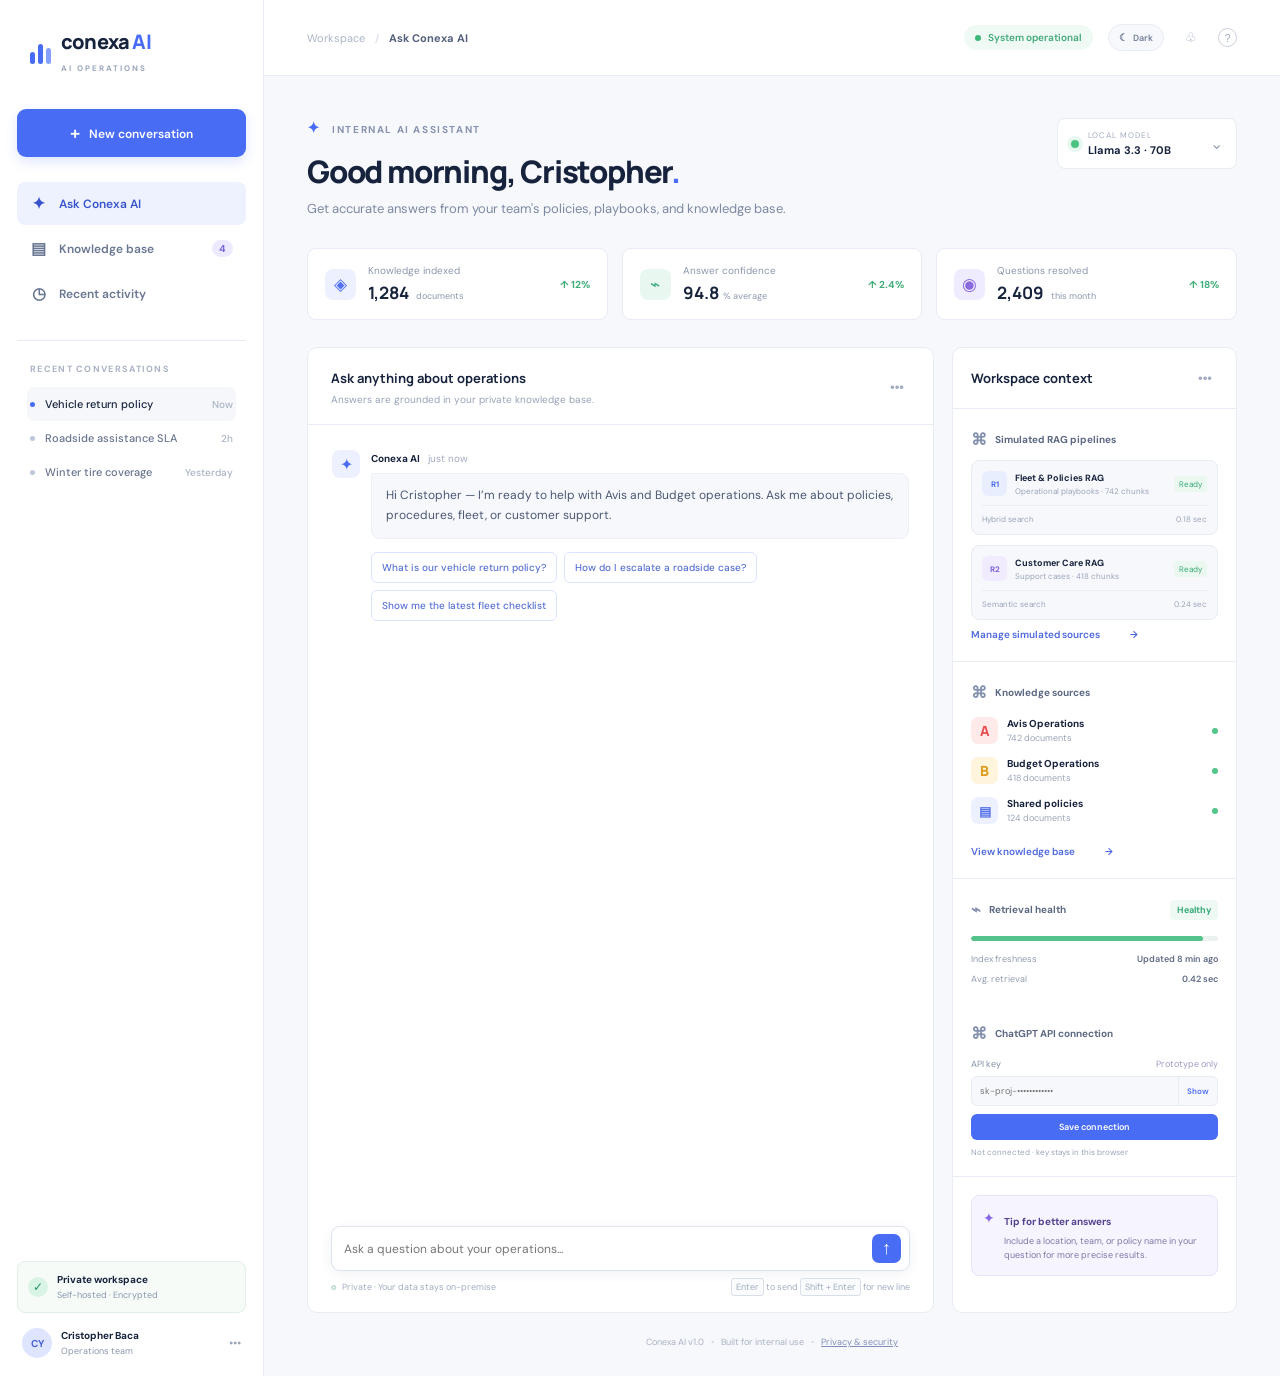
==== src/index.html @ 1d00be1f "AlphaV" ====
<!doctype html>
<html lang="en">
  <head>
    <meta charset="UTF-8" />
    <meta name="viewport" content="width=device-width, initial-scale=1.0" />
    <title>Conexa AI — Avis / Budget workspace</title>
    <link rel="preconnect" href="https://fonts.googleapis.com" />
    <link rel="preconnect" href="https://fonts.gstatic.com" crossorigin />
    <link href="https://fonts.googleapis.com/css2?family=DM+Sans:wght@400;500;600;700&family=Manrope:wght@600;700;800&display=swap" rel="stylesheet" />
    <link rel="stylesheet" href="styles.css" />
  </head>
  <body>
    <div class="app-shell">
      <aside class="sidebar">
        <div class="brand">
          <div class="brand-mark"><span></span><span></span><span></span></div>
          <div><strong>conexa<span> AI</span></strong><small>AI OPERATIONS</small></div>
        </div>

        <button class="new-chat" id="newChat"><span>+</span> New conversation</button>

        <nav class="nav-list" aria-label="Main navigation">
          <a class="nav-item active" href="#"><span class="nav-icon">✦</span> Ask Conexa AI</a>
          <a class="nav-item" href="#"><span class="nav-icon">▤</span> Knowledge base <b>4</b></a>
          <a class="nav-item" href="#"><span class="nav-icon">◷</span> Recent activity</a>
        </nav>

        <div class="sidebar-section">
          <label>Recent conversations</label>
          <button class="history-item selected"><span class="history-dot"></span><span>Vehicle return policy</span><time>Now</time></button>
          <button class="history-item"><span class="history-dot"></span><span>Roadside assistance SLA</span><time>2h</time></button>
          <button class="history-item"><span class="history-dot"></span><span>Winter tire coverage</span><time>Yesterday</time></button>
        </div>

        <div class="sidebar-footer">
          <div class="security-badge"><span>✓</span><div><strong>Private workspace</strong><small>Self-hosted · Encrypted</small></div></div>
          <div class="user-profile"><div class="avatar">CY</div><div><strong>Cristopher Baca</strong><small>Operations team</small></div><span class="more">•••</span></div>
        </div>
      </aside>

      <main class="main-content">
        <header class="topbar">
          <div class="breadcrumbs"><span>Workspace</span><i>/</i><strong>Ask Conexa AI</strong></div>
          <div class="top-actions"><span class="live-pill"><span></span> System operational</span><button class="theme-toggle" id="themeToggle" aria-label="Switch to dark theme">☾ <span>Dark</span></button><button class="icon-button" aria-label="Notifications">♧</button><button class="help-button">?</button></div>
        </header>

        <div class="content-scroll">
          <section class="hero">
            <div>
              <div class="eyebrow"><span class="spark">✦</span> INTERNAL AI ASSISTANT</div>
              <h1>Good morning, Cristopher<span>.</span></h1>
              <p>Get accurate answers from your team's policies, playbooks, and knowledge base.</p>
            </div>
            <div class="model-chip"><span class="pulse"></span><div><small>LOCAL MODEL</small><strong>Llama 3.3 · 70B</strong></div><span class="chevron">⌄</span></div>
          </section>

          <section class="stats-row">
            <div class="stat-card"><div class="stat-icon blue">◈</div><div><small>Knowledge indexed</small><strong>1,284 <em>documents</em></strong></div><span class="stat-change">↑ 12%</span></div>
            <div class="stat-card"><div class="stat-icon green">⌁</div><div><small>Answer confidence</small><strong>94.8<em>% average</em></strong></div><span class="stat-change">↑ 2.4%</span></div>
            <div class="stat-card"><div class="stat-icon violet">◉</div><div><small>Questions resolved</small><strong>2,409 <em>this month</em></strong></div><span class="stat-change">↑ 18%</span></div>
          </section>

          <section class="workspace-grid">
            <div class="chat-panel">
              <div class="panel-heading"><div><h2>Ask anything about operations</h2><p>Answers are grounded in your private knowledge base.</p></div><button class="dots">•••</button></div>
              <div class="conversation" id="conversation">
                <div class="message assistant">
                  <div class="message-avatar">✦</div>
                  <div><div class="message-meta"><strong>Conexa AI</strong><span>just now</span></div><div class="message-bubble">Hi Cristopher — I’m ready to help with Avis and Budget operations. Ask me about policies, procedures, fleet, or customer support.</div><div class="suggestions"><button class="suggestion">What is our vehicle return policy?</button><button class="suggestion">How do I escalate a roadside case?</button><button class="suggestion">Show me the latest fleet checklist</button></div></div>
                </div>
              </div>
              <div class="composer-wrap">
                <div class="composer"><textarea id="prompt" rows="1" placeholder="Ask a question about your operations..."></textarea><button id="sendButton" class="send-button" aria-label="Send message">↑</button></div>
                <div class="composer-meta"><span><span class="lock">⌾</span> Private · Your data stays on-premise</span><span><kbd>Enter</kbd> to send <kbd>Shift + Enter</kbd> for new line</span></div>
              </div>
            </div>

            <aside class="context-panel">
              <div class="context-header"><h2>Workspace context</h2><button class="dots">•••</button></div>
              <div class="context-block"><div class="context-label"><span class="label-icon">⌘</span> Simulated RAG pipelines</div><div class="rag-card"><div class="rag-title"><span class="rag-icon blue-rag">R1</span><div><strong>Fleet &amp; Policies RAG</strong><small>Operational playbooks · 742 chunks</small></div><span class="rag-status">Ready</span></div><div class="rag-meta"><span>Hybrid search</span><span>0.18 sec</span></div></div><div class="rag-card"><div class="rag-title"><span class="rag-icon violet-rag">R2</span><div><strong>Customer Care RAG</strong><small>Support cases · 418 chunks</small></div><span class="rag-status">Ready</span></div><div class="rag-meta"><span>Semantic search</span><span>0.24 sec</span></div></div><button class="view-all">Manage simulated sources <span>→</span></button></div>
              <div class="context-block"><div class="context-label"><span class="label-icon">⌘</span> Knowledge sources</div><div class="source-list"><div class="source"><span class="source-logo avis">A</span><div><strong>Avis Operations</strong><small>742 documents</small></div><span class="source-status"></span></div><div class="source"><span class="source-logo budget">B</span><div><strong>Budget Operations</strong><small>418 documents</small></div><span class="source-status"></span></div><div class="source"><span class="source-logo policy">▤</span><div><strong>Shared policies</strong><small>124 documents</small></div><span class="source-status"></span></div></div><button class="view-all">View knowledge base <span>→</span></button></div>
              <div class="context-block health"><div class="context-label"><span class="label-icon">⌁</span> Retrieval health <span class="healthy">Healthy</span></div><div class="health-meter"><span></span></div><div class="health-values"><span>Index freshness</span><strong>Updated 8 min ago</strong></div><div class="health-values"><span>Avg. retrieval</span><strong>0.42 sec</strong></div></div>
              <div class="context-block api-block"><div class="context-label"><span class="label-icon">⌘</span> ChatGPT API connection</div><label class="api-label" for="apiKey">API key <span>Prototype only</span></label><div class="api-input"><input id="apiKey" type="password" placeholder="sk-proj-••••••••••••" autocomplete="off" /><button id="toggleKey" type="button" aria-label="Show API key">Show</button></div><button class="save-api" id="saveApi">Save connection</button><small class="api-note" id="apiStatus">Not connected · key stays in this browser</small></div>
              <div class="tip-card"><span class="tip-spark">✦</span><div><strong>Tip for better answers</strong><p>Include a location, team, or policy name in your question for more precise results.</p></div></div>
            </aside>
          </section>
          <footer>Conexa AI v1.0 <span>•</span> Built for internal use <span>•</span> <a href="#">Privacy & security</a></footer>
        </div>
      </main>
    </div>
    <script src="app.js"></script>
  </body>
</html>
---- src/styles.css ----
:root{--ink:#17233d;--muted:#74809b;--line:#e8ecf4;--blue:#496cf4;--bg:#f7f8fc;--violet:#7b62da;font-family:"DM Sans",sans-serif;color:var(--ink)}*{box-sizing:border-box}body{margin:0;background:var(--bg);min-height:100vh}.app-shell{display:flex;min-height:100vh}.sidebar{width:264px;background:#fff;border-right:1px solid var(--line);padding:28px 17px 18px;display:flex;flex-direction:column}.brand{display:flex;align-items:center;gap:10px;padding:0 13px 33px}.brand strong{display:block;font:800 20px Manrope,sans-serif;letter-spacing:-.8px}.brand strong span{color:var(--blue)}.brand small{font-size:8px;color:#9ba5ba;letter-spacing:2px;font-weight:700}.brand-mark{display:flex;align-items:flex-end;gap:3px;height:24px}.brand-mark span{width:5px;border-radius:6px;background:var(--blue);display:block}.brand-mark span:first-child{height:12px}.brand-mark span:nth-child(2){height:20px}.brand-mark span:last-child{height:16px;background:#85a0ff}.new-chat{width:100%;border:0;border-radius:9px;background:var(--blue);color:#fff;padding:12px;font:600 12px "DM Sans";cursor:pointer;box-shadow:0 5px 12px #496cf42b}.new-chat span{font-size:18px;vertical-align:-1px;margin-right:6px}.nav-list{padding:23px 0;border-bottom:1px solid var(--line)}.nav-item{display:flex;align-items:center;gap:12px;text-decoration:none;color:#697692;padding:11px 13px;border-radius:8px;font-size:12px;font-weight:600;margin:2px 0}.nav-item.active{background:#eef2ff;color:#3854cd}.nav-icon{font-size:16px;width:17px;text-align:center}.nav-item b{margin-left:auto;border-radius:10px;background:#edeaff;color:#7b62da;padding:2px 7px;font-size:10px}.sidebar-section{padding:22px 10px}.sidebar-section label{display:block;text-transform:uppercase;font-size:9px;font-weight:700;letter-spacing:1.3px;color:#aab2c3;margin:0 3px 12px}.history-item{width:100%;display:flex;align-items:center;border:0;background:transparent;text-align:left;color:#68748e;padding:10px 3px;border-radius:7px;font:500 11px "DM Sans";cursor:pointer}.history-item.selected{background:#f6f7fb;color:var(--ink)}.history-dot{width:5px;height:5px;border-radius:50%;background:#bec7da;margin-right:10px}.history-item.selected .history-dot{background:var(--blue)}.history-item time{margin-left:auto;color:#aab3c4;font-size:10px}.sidebar-footer{margin-top:auto}.security-badge{display:flex;gap:9px;align-items:center;border:1px solid #e2eee8;background:#f6fbf8;border-radius:8px;padding:11px 10px;margin-bottom:15px}.security-badge>span{background:#d9f4e5;color:#249460;border-radius:50%;width:20px;height:20px;text-align:center;padding-top:2px;font-size:12px}.security-badge strong,.security-badge small,.user-profile strong,.user-profile small{display:block}.security-badge strong{font-size:10px}.security-badge small,.user-profile small{font-size:9px;color:#8c97ad;margin-top:3px}.user-profile{display:flex;align-items:center;gap:9px;padding:0 5px}.avatar{width:30px;height:30px;border-radius:50%;background:#dfe5ff;color:#4762d1;display:grid;place-items:center;font-size:10px;font-weight:700}.user-profile strong{font-size:10px}.more{margin-left:auto;color:#9ba5b9;font-size:12px}.main-content{flex:1;min-width:0}.topbar{height:76px;background:#fff;border-bottom:1px solid var(--line);display:flex;align-items:center;justify-content:space-between;padding:0 43px}.breadcrumbs{font-size:11px;color:#abb4c6}.breadcrumbs i{font-style:normal;padding:0 10px;color:#d1d6e1}.breadcrumbs strong{color:#55617c}.top-actions{display:flex;align-items:center;gap:15px}.live-pill{color:#43a979;background:#effaf4;border-radius:20px;padding:6px 11px;font-size:10px;font-weight:600}.live-pill span{display:inline-block;width:6px;height:6px;border-radius:50%;background:#39bb77;margin-right:5px}.icon-button,.help-button,.dots{border:0;background:none;color:#a2abc0;cursor:pointer}.help-button{border:1px solid #cbd1de;border-radius:50%;width:19px;height:19px;padding:0;font-size:11px}.content-scroll{max-width:1260px;margin:auto;padding:42px 43px 28px}.hero{display:flex;justify-content:space-between;align-items:flex-start;margin-bottom:31px}.eyebrow{font-size:10px;letter-spacing:1.6px;color:#8793ae;font-weight:700;margin-bottom:12px}.spark{color:var(--blue);font-size:15px;margin-right:7px}h1{font:800 31px Manrope,sans-serif;letter-spacing:-1.2px;margin:0 0 8px}h1 span{color:var(--blue)}.hero p{margin:0;color:#7d89a1;font-size:13px}.model-chip{display:flex;align-items:center;gap:9px;padding:11px 13px;border:1px solid var(--line);border-radius:8px;background:#fff;min-width:180px}.model-chip small{display:block;font-size:8px;color:#a2abc0;letter-spacing:1px}.model-chip strong{display:block;font-size:11px;margin-top:3px}.pulse{width:8px;height:8px;border-radius:50%;background:#4bc481;box-shadow:0 0 0 4px #e7f8ee}.chevron{margin-left:auto;color:#9ba6ba}.stats-row{display:grid;grid-template-columns:repeat(3,1fr);gap:14px;margin-bottom:27px}.stat-card{background:#fff;border:1px solid var(--line);border-radius:9px;padding:15px 17px;display:flex;align-items:center;gap:12px}.stat-icon{width:31px;height:31px;border-radius:8px;display:grid;place-items:center;font-size:17px}.stat-icon.blue{color:#5171ee;background:#edf1ff}.stat-icon.green{color:#35a878;background:#e8f8f0}.stat-icon.violet{color:#8a6bdf;background:#f0ecff}.stat-card small{display:block;color:#8c97ad;font-size:10px}.stat-card strong{font:700 17px Manrope,sans-serif;display:block;margin-top:4px}.stat-card em{font:500 9px "DM Sans";color:#9ba5b7;font-style:normal;margin-left:4px}.stat-change{margin-left:auto;color:#40ad78;font-size:10px;font-weight:700}.workspace-grid{display:grid;grid-template-columns:minmax(0,1fr) 285px;gap:18px}.chat-panel,.context-panel{background:#fff;border:1px solid var(--line);border-radius:10px}.chat-panel{min-height:560px;display:flex;flex-direction:column}.panel-heading,.context-header{display:flex;justify-content:space-between;padding:21px 23px 18px;border-bottom:1px solid var(--line)}h2{font:700 13px Manrope,sans-serif;margin:0}.panel-heading p{color:#98a2b7;margin:6px 0 0;font-size:10px}.conversation{padding:25px 24px;flex:1}.message{display:flex;gap:11px;max-width:680px}.message-avatar{width:28px;height:28px;border-radius:8px;background:#edf1ff;color:#4c6bed;display:grid;place-items:center;flex:0 0 auto}.message-meta{font-size:10px;margin:2px 0 8px}.message-meta strong{margin-right:8px}.message-meta span{color:#a2abc0}.message-bubble{font-size:12px;line-height:1.65;background:#f7f8fc;border:1px solid #edf0f6;color:#4c5872;padding:12px 14px;border-radius:0 9px 9px 9px}.suggestions{display:flex;flex-wrap:wrap;gap:7px;margin-top:13px}.suggestion{font:500 10px "DM Sans";color:#5770d4;background:#fff;border:1px solid #dce3ff;border-radius:6px;padding:8px 10px;cursor:pointer}.suggestion:hover{background:#f3f5ff}.composer-wrap{padding:0 23px 19px}.composer{border:1px solid #dce2ef;border-radius:9px;display:flex;align-items:flex-end;padding:7px 8px 7px 12px;box-shadow:0 3px 12px #1a2c5910}.composer textarea{resize:none;border:0;outline:0;flex:1;font:12px "DM Sans";color:var(--ink);padding:6px 0}.send-button{width:29px;height:29px;border:0;border-radius:7px;background:var(--blue);color:white;font-size:18px;cursor:pointer}.composer-meta{display:flex;justify-content:space-between;color:#a2acc0;font-size:9px;margin-top:10px}.lock{color:#65ad88;margin-right:4px}.composer-meta kbd{font:9px "DM Sans";border:1px solid #d8deea;background:#fafbfc;border-radius:3px;padding:2px 4px}.context-panel{padding-bottom:18px}.context-header{padding:21px 18px}.context-block{padding:20px 18px 18px;border-bottom:1px solid var(--line)}.context-label{color:#5d6983;font-size:10px;font-weight:700;display:flex;align-items:center;gap:8px}.label-icon{color:#8390ae;font-size:16px}.source-list{margin-top:14px}.source{display:flex;align-items:center;gap:9px;margin:13px 0}.source-logo{display:grid;place-items:center;width:27px;height:27px;border-radius:7px;font:800 14px Manrope}.source-logo.avis{background:#ffeaea;color:#e55054}.source-logo.budget{background:#fff4dc;color:#dc9c20}.source-logo.policy{background:#edf1ff;color:#5470e7;font-size:13px}.source strong,.source small{display:block}.source strong{font-size:10px}.source small{color:#9aa4b8;font-size:9px;margin-top:2px}.source-status{margin-left:auto;width:6px;height:6px;border-radius:50%;background:#51c68b}.view-all{border:0;background:none;color:#4d68dc;font:600 10px "DM Sans";padding:8px 0 0;cursor:pointer}.view-all span{margin-left:28px}.health{border:0}.healthy{color:#37ab79;background:#eff9f3;padding:4px 7px;border-radius:4px;font-size:9px;margin-left:auto}.health-meter{height:5px;border-radius:9px;background:#eaf1ee;margin:16px 0 12px;overflow:hidden}.health-meter span{display:block;width:94%;height:100%;background:#55c28b;border-radius:9px}.health-values{display:flex;justify-content:space-between;font-size:9px;color:#919caf;margin-top:8px}.health-values strong{font-weight:600;color:#5f6b84}.tip-card{margin:18px;background:#f6f4ff;border:1px solid #e8e2ff;border-radius:8px;padding:13px 11px;display:flex;gap:9px}.tip-spark{color:#8667e0;font-size:14px}.tip-card strong{font-size:10px;color:#55438e}.tip-card p{font-size:9px;color:#8276a4;line-height:1.5;margin:5px 0 0}footer{text-align:center;color:#a9b1c2;font-size:9px;margin-top:23px}footer span{padding:0 5px;color:#d2d7e1}footer a{color:#8090ba}@media(max-width:850px){.sidebar{width:220px}.content-scroll{padding:30px 22px}.topbar{padding:0 22px}.workspace-grid{grid-template-columns:1fr}.context-panel{display:grid;grid-template-columns:1fr 1fr}.context-header{grid-column:1/-1}.tip-card{grid-column:1/-1}.stats-row{gap:8px}.stat-card{padding:12px}.stat-card em{display:none}}@media(max-width:620px){.sidebar{display:none}.topbar{height:60px}.hero{display:block}.model-chip{margin-top:18px}.stats-row{grid-template-columns:1fr}.content-scroll{padding:25px 15px}.composer-meta span:last-child{display:none}.context-panel{display:block}}

.theme-toggle{display:flex;align-items:center;gap:5px;border:1px solid var(--line);border-radius:20px;background:var(--bg);color:var(--muted);padding:6px 10px;font:600 10px "DM Sans";cursor:pointer}
.theme-toggle span{font-size:9px}
.rag-card{border:1px solid var(--line);border-radius:8px;padding:10px;margin-top:10px;background:var(--bg)}
.rag-title{display:flex;align-items:center;gap:8px}.rag-icon{width:25px;height:25px;border-radius:6px;display:grid;place-items:center;font-size:8px;font-weight:800}.blue-rag{color:#4f6feb;background:#e9eeff}.violet-rag{color:#8165d7;background:#f0ebff}.rag-title strong,.rag-title small{display:block}.rag-title strong{font-size:9px}.rag-title small{font-size:8px;color:#9aa4b8;margin-top:2px}.rag-status{margin-left:auto;color:#38a977;background:#eaf8f0;border-radius:4px;padding:3px 5px;font-size:8px}.rag-meta{display:flex;justify-content:space-between;color:#9aa4b8;font-size:8px;border-top:1px solid var(--line);padding-top:8px;margin-top:9px}.api-label{display:flex;justify-content:space-between;color:#8490a8;font-size:9px;margin:14px 0 6px}.api-label span{color:#a29ac6}.api-input{display:flex;border:1px solid var(--line);border-radius:6px;overflow:hidden;background:var(--bg)}.api-input input{width:100%;min-width:0;border:0;outline:0;background:transparent;color:var(--ink);padding:8px;font:9px "DM Sans"}.api-input button{border:0;border-left:1px solid var(--line);background:transparent;color:var(--blue);font:600 8px "DM Sans";padding:0 8px;cursor:pointer}.save-api{width:100%;margin-top:8px;border:0;border-radius:6px;background:var(--blue);color:white;padding:7px;font:600 9px "DM Sans";cursor:pointer}.api-note{display:block;color:#9aa4b8;font-size:8px;margin-top:7px;line-height:1.4}.api-error{color:#c85e6a}.dark-theme{--ink:#e7ebf8;--muted:#8b96b2;--line:#2b344b;--bg:#111827;--violet:#9a84f3;background:#0d1422;color:var(--ink)}.dark-theme .sidebar,.dark-theme .topbar,.dark-theme .chat-panel,.dark-theme .context-panel,.dark-theme .stat-card,.dark-theme .model-chip{background:#151e30}.dark-theme .sidebar{border-color:var(--line)}.dark-theme .topbar{border-color:var(--line)}.dark-theme .nav-item{color:#9aa6c0}.dark-theme .nav-item.active{background:#212d50;color:#aab9ff}.dark-theme .history-item{color:#98a4bd}.dark-theme .history-item.selected{background:#1d263a;color:var(--ink)}.dark-theme .breadcrumbs{color:#77839f}.dark-theme .breadcrumbs strong,.dark-theme .panel-heading p,.dark-theme .hero p{color:#9aa6c0}.dark-theme .eyebrow,.dark-theme .stat-card small,.dark-theme .source small,.dark-theme .composer-meta,.dark-theme .health-values,.dark-theme footer{color:#7d89a6}.dark-theme .message-bubble{background:#1c2639;border-color:#2b354b;color:#c5cde0}.dark-theme .suggestion{background:#17213a;border-color:#35467d;color:#aab9ff}.dark-theme .suggestion:hover{background:#202e51}.dark-theme .composer{background:#151e30;border-color:#364158}.dark-theme .composer textarea{background:transparent;color:var(--ink)}.dark-theme .source-logo.avis{background:#482931}.dark-theme .source-logo.budget{background:#493b24}.dark-theme .source-logo.policy{background:#273663}.dark-theme .security-badge{background:#172b27;border-color:#294b42}.dark-theme .tip-card{background:#25203e;border-color:#453a6d}.dark-theme .tip-card strong{color:#c4b8f5}.dark-theme .tip-card p{color:#a99dcc}.dark-theme .rag-card,.dark-theme .api-input,.dark-theme .theme-toggle{background:#111a2a}.dark-theme .blue-rag{background:#263762}.dark-theme .violet-rag{background:#33285a}.dark-theme .rag-status,.dark-theme .healthy{background:#18392e}.dark-theme .live-pill{background:#18392e}.dark-theme .model-chip small{color:#7d89a6}.dark-theme .composer-meta kbd{background:#1c2639;border-color:#364158}.dark-theme .api-input input{color:var(--ink)}
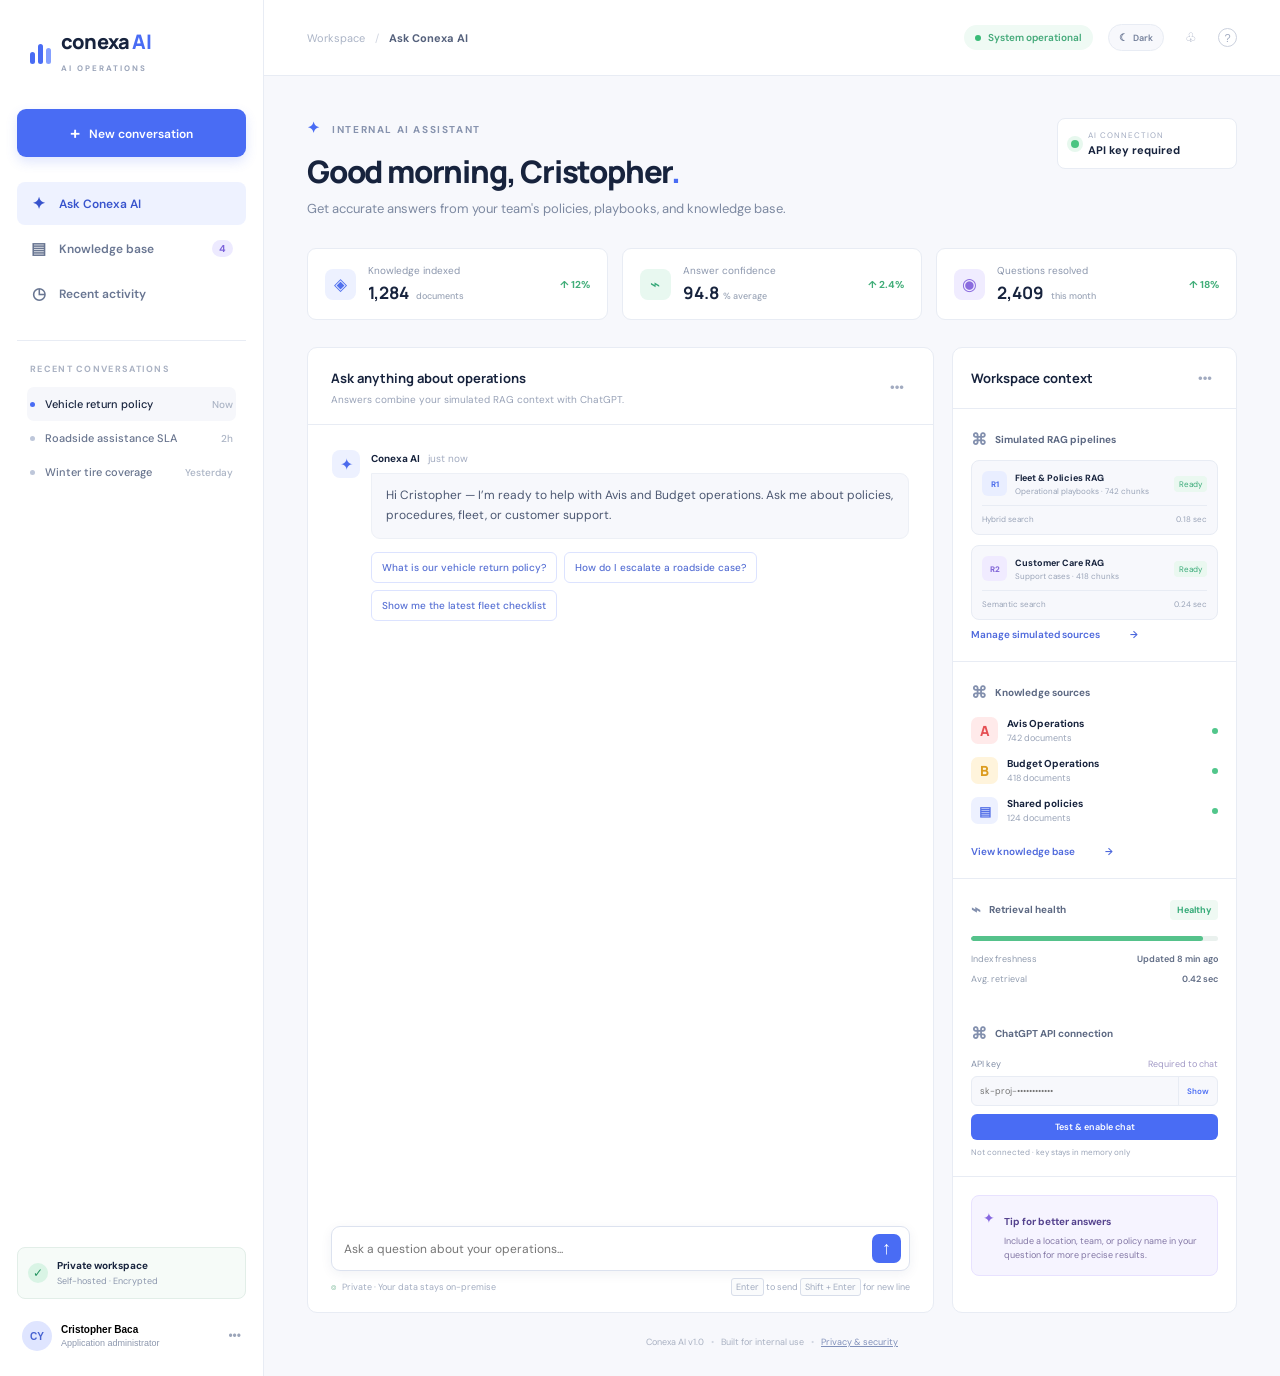
==== commit a57e669a: "Added features" ====
--- a/src/index.html
+++ b/src/index.html
@@ -20,9 +20,9 @@
         <button class="new-chat" id="newChat"><span>+</span> New conversation</button>
 
         <nav class="nav-list" aria-label="Main navigation">
-          <a class="nav-item active" href="#"><span class="nav-icon">✦</span> Ask Conexa AI</a>
-          <a class="nav-item" href="#"><span class="nav-icon">▤</span> Knowledge base <b>4</b></a>
-          <a class="nav-item" href="#"><span class="nav-icon">◷</span> Recent activity</a>
+          <a class="nav-item active" href="#" data-view="chat"><span class="nav-icon">✦</span> Ask Conexa AI</a>
+          <a class="nav-item" href="#" data-view="knowledge"><span class="nav-icon">▤</span> Knowledge base <b>4</b></a>
+          <a class="nav-item" href="#" data-view="activity"><span class="nav-icon">◷</span> Recent activity</a>
         </nav>
 
         <div class="sidebar-section">
@@ -34,14 +34,14 @@
 
         <div class="sidebar-footer">
           <div class="security-badge"><span>✓</span><div><strong>Private workspace</strong><small>Self-hosted · Encrypted</small></div></div>
-          <div class="user-profile"><div class="avatar">CY</div><div><strong>Cristopher Baca</strong><small>Operations team</small></div><span class="more">•••</span></div>
+          <button class="user-profile" id="adminProfile"><div class="avatar">CY</div><div><strong>Cristopher Baca</strong><small>Application administrator</small></div><span class="more">•••</span></button>
         </div>
       </aside>
 
       <main class="main-content">
         <header class="topbar">
-          <div class="breadcrumbs"><span>Workspace</span><i>/</i><strong>Ask Conexa AI</strong></div>
-          <div class="top-actions"><span class="live-pill"><span></span> System operational</span><button class="theme-toggle" id="themeToggle" aria-label="Switch to dark theme">☾ <span>Dark</span></button><button class="icon-button" aria-label="Notifications">♧</button><button class="help-button">?</button></div>
+          <div class="breadcrumbs"><span>Workspace</span><i>/</i><strong id="breadcrumbTitle">Ask Conexa AI</strong></div>
+          <div class="top-actions"><span class="live-pill"><span></span> System operational</span><button class="theme-toggle" id="themeToggle" aria-label="Switch to dark theme">☾ <span>Dark</span></button><button class="icon-button" id="notificationsButton" aria-label="Notifications">♧</button><button class="help-button" id="helpButton">?</button></div>
         </header>
 
         <div class="content-scroll">
@@ -51,7 +51,7 @@
               <h1>Good morning, Cristopher<span>.</span></h1>
               <p>Get accurate answers from your team's policies, playbooks, and knowledge base.</p>
             </div>
-            <div class="model-chip"><span class="pulse"></span><div><small>LOCAL MODEL</small><strong>Llama 3.3 · 70B</strong></div><span class="chevron">⌄</span></div>
+            <div class="model-chip"><span class="pulse"></span><div><small>AI CONNECTION</small><strong id="connectionLabel">API key required</strong></div></div>
           </section>
 
           <section class="stats-row">
@@ -62,7 +62,7 @@
 
           <section class="workspace-grid">
             <div class="chat-panel">
-              <div class="panel-heading"><div><h2>Ask anything about operations</h2><p>Answers are grounded in your private knowledge base.</p></div><button class="dots">•••</button></div>
+              <div class="panel-heading"><div><h2>Ask anything about operations</h2><p>Answers combine your simulated RAG context with ChatGPT.</p></div><button class="dots" id="chatMenuButton">•••</button></div>
               <div class="conversation" id="conversation">
                 <div class="message assistant">
                   <div class="message-avatar">✦</div>
@@ -78,14 +78,16 @@
             <aside class="context-panel">
               <div class="context-header"><h2>Workspace context</h2><button class="dots">•••</button></div>
               <div class="context-block"><div class="context-label"><span class="label-icon">⌘</span> Simulated RAG pipelines</div><div class="rag-card"><div class="rag-title"><span class="rag-icon blue-rag">R1</span><div><strong>Fleet &amp; Policies RAG</strong><small>Operational playbooks · 742 chunks</small></div><span class="rag-status">Ready</span></div><div class="rag-meta"><span>Hybrid search</span><span>0.18 sec</span></div></div><div class="rag-card"><div class="rag-title"><span class="rag-icon violet-rag">R2</span><div><strong>Customer Care RAG</strong><small>Support cases · 418 chunks</small></div><span class="rag-status">Ready</span></div><div class="rag-meta"><span>Semantic search</span><span>0.24 sec</span></div></div><button class="view-all">Manage simulated sources <span>→</span></button></div>
-              <div class="context-block"><div class="context-label"><span class="label-icon">⌘</span> Knowledge sources</div><div class="source-list"><div class="source"><span class="source-logo avis">A</span><div><strong>Avis Operations</strong><small>742 documents</small></div><span class="source-status"></span></div><div class="source"><span class="source-logo budget">B</span><div><strong>Budget Operations</strong><small>418 documents</small></div><span class="source-status"></span></div><div class="source"><span class="source-logo policy">▤</span><div><strong>Shared policies</strong><small>124 documents</small></div><span class="source-status"></span></div></div><button class="view-all">View knowledge base <span>→</span></button></div>
+              <div class="context-block"><div class="context-label"><span class="label-icon">⌘</span> Knowledge sources</div><div class="source-list"><div class="source"><span class="source-logo avis">A</span><div><strong>Avis Operations</strong><small>742 documents</small></div><span class="source-status"></span></div><div class="source"><span class="source-logo budget">B</span><div><strong>Budget Operations</strong><small>418 documents</small></div><span class="source-status"></span></div><div class="source"><span class="source-logo policy">▤</span><div><strong>Shared policies</strong><small>124 documents</small></div><span class="source-status"></span></div></div><button class="view-all" id="knowledgeButton">View knowledge base <span>→</span></button></div>
               <div class="context-block health"><div class="context-label"><span class="label-icon">⌁</span> Retrieval health <span class="healthy">Healthy</span></div><div class="health-meter"><span></span></div><div class="health-values"><span>Index freshness</span><strong>Updated 8 min ago</strong></div><div class="health-values"><span>Avg. retrieval</span><strong>0.42 sec</strong></div></div>
-              <div class="context-block api-block"><div class="context-label"><span class="label-icon">⌘</span> ChatGPT API connection</div><label class="api-label" for="apiKey">API key <span>Prototype only</span></label><div class="api-input"><input id="apiKey" type="password" placeholder="sk-proj-••••••••••••" autocomplete="off" /><button id="toggleKey" type="button" aria-label="Show API key">Show</button></div><button class="save-api" id="saveApi">Save connection</button><small class="api-note" id="apiStatus">Not connected · key stays in this browser</small></div>
+              <div class="context-block api-block"><div class="context-label"><span class="label-icon">⌘</span> ChatGPT API connection</div><label class="api-label" for="apiKey">API key <span>Required to chat</span></label><div class="api-input"><input id="apiKey" type="password" placeholder="sk-proj-••••••••••••" autocomplete="off" /><button id="toggleKey" type="button" aria-label="Show API key">Show</button></div><button class="save-api" id="saveApi">Test &amp; enable chat</button><small class="api-note" id="apiStatus">Not connected · key stays in memory only</small></div>
               <div class="tip-card"><span class="tip-spark">✦</span><div><strong>Tip for better answers</strong><p>Include a location, team, or policy name in your question for more precise results.</p></div></div>
             </aside>
           </section>
           <footer>Conexa AI v1.0 <span>•</span> Built for internal use <span>•</span> <a href="#">Privacy & security</a></footer>
         </div>
+        <div class="toast" id="toast" role="status"></div>
+        <div class="admin-modal" id="adminModal" aria-hidden="true"><div class="admin-card"><div class="admin-heading"><div><span class="eyebrow">ADMINISTRATION</span><h2>Application control center</h2></div><button class="modal-close" id="closeAdmin">×</button></div><div class="admin-grid"><div class="admin-stat"><small>Role</small><strong>Application administrator</strong><span>Full prototype access</span></div><div class="admin-stat"><small>RAG pipelines</small><strong>2 active</strong><span>Fleet + Customer Care</span></div><div class="admin-stat"><small>API session</small><strong id="adminApiState">Not connected</strong><span>Memory-only credential</span></div></div><div class="admin-actions"><button id="adminClear">Clear chat history</button><button id="adminReset">Reset prototype state</button></div></div></div>
       </main>
     </div>
     <script src="app.js"></script>
--- a/src/styles.css
+++ b/src/styles.css
@@ -1,6 +1,9 @@
-:root{--ink:#17233d;--muted:#74809b;--line:#e8ecf4;--blue:#496cf4;--bg:#f7f8fc;--violet:#7b62da;font-family:"DM Sans",sans-serif;color:var(--ink)}*{box-sizing:border-box}body{margin:0;background:var(--bg);min-height:100vh}.app-shell{display:flex;min-height:100vh}.sidebar{width:264px;background:#fff;border-right:1px solid var(--line);padding:28px 17px 18px;display:flex;flex-direction:column}.brand{display:flex;align-items:center;gap:10px;padding:0 13px 33px}.brand strong{display:block;font:800 20px Manrope,sans-serif;letter-spacing:-.8px}.brand strong span{color:var(--blue)}.brand small{font-size:8px;color:#9ba5ba;letter-spacing:2px;font-weight:700}.brand-mark{display:flex;align-items:flex-end;gap:3px;height:24px}.brand-mark span{width:5px;border-radius:6px;background:var(--blue);display:block}.brand-mark span:first-child{height:12px}.brand-mark span:nth-child(2){height:20px}.brand-mark span:last-child{height:16px;background:#85a0ff}.new-chat{width:100%;border:0;border-radius:9px;background:var(--blue);color:#fff;padding:12px;font:600 12px "DM Sans";cursor:pointer;box-shadow:0 5px 12px #496cf42b}.new-chat span{font-size:18px;vertical-align:-1px;margin-right:6px}.nav-list{padding:23px 0;border-bottom:1px solid var(--line)}.nav-item{display:flex;align-items:center;gap:12px;text-decoration:none;color:#697692;padding:11px 13px;border-radius:8px;font-size:12px;font-weight:600;margin:2px 0}.nav-item.active{background:#eef2ff;color:#3854cd}.nav-icon{font-size:16px;width:17px;text-align:center}.nav-item b{margin-left:auto;border-radius:10px;background:#edeaff;color:#7b62da;padding:2px 7px;font-size:10px}.sidebar-section{padding:22px 10px}.sidebar-section label{display:block;text-transform:uppercase;font-size:9px;font-weight:700;letter-spacing:1.3px;color:#aab2c3;margin:0 3px 12px}.history-item{width:100%;display:flex;align-items:center;border:0;background:transparent;text-align:left;color:#68748e;padding:10px 3px;border-radius:7px;font:500 11px "DM Sans";cursor:pointer}.history-item.selected{background:#f6f7fb;color:var(--ink)}.history-dot{width:5px;height:5px;border-radius:50%;background:#bec7da;margin-right:10px}.history-item.selected .history-dot{background:var(--blue)}.history-item time{margin-left:auto;color:#aab3c4;font-size:10px}.sidebar-footer{margin-top:auto}.security-badge{display:flex;gap:9px;align-items:center;border:1px solid #e2eee8;background:#f6fbf8;border-radius:8px;padding:11px 10px;margin-bottom:15px}.security-badge>span{background:#d9f4e5;color:#249460;border-radius:50%;width:20px;height:20px;text-align:center;padding-top:2px;font-size:12px}.security-badge strong,.security-badge small,.user-profile strong,.user-profile small{display:block}.security-badge strong{font-size:10px}.security-badge small,.user-profile small{font-size:9px;color:#8c97ad;margin-top:3px}.user-profile{display:flex;align-items:center;gap:9px;padding:0 5px}.avatar{width:30px;height:30px;border-radius:50%;background:#dfe5ff;color:#4762d1;display:grid;place-items:center;font-size:10px;font-weight:700}.user-profile strong{font-size:10px}.more{margin-left:auto;color:#9ba5b9;font-size:12px}.main-content{flex:1;min-width:0}.topbar{height:76px;background:#fff;border-bottom:1px solid var(--line);display:flex;align-items:center;justify-content:space-between;padding:0 43px}.breadcrumbs{font-size:11px;color:#abb4c6}.breadcrumbs i{font-style:normal;padding:0 10px;color:#d1d6e1}.breadcrumbs strong{color:#55617c}.top-actions{display:flex;align-items:center;gap:15px}.live-pill{color:#43a979;background:#effaf4;border-radius:20px;padding:6px 11px;font-size:10px;font-weight:600}.live-pill span{display:inline-block;width:6px;height:6px;border-radius:50%;background:#39bb77;margin-right:5px}.icon-button,.help-button,.dots{border:0;background:none;color:#a2abc0;cursor:pointer}.help-button{border:1px solid #cbd1de;border-radius:50%;width:19px;height:19px;padding:0;font-size:11px}.content-scroll{max-width:1260px;margin:auto;padding:42px 43px 28px}.hero{display:flex;justify-content:space-between;align-items:flex-start;margin-bottom:31px}.eyebrow{font-size:10px;letter-spacing:1.6px;color:#8793ae;font-weight:700;margin-bottom:12px}.spark{color:var(--blue);font-size:15px;margin-right:7px}h1{font:800 31px Manrope,sans-serif;letter-spacing:-1.2px;margin:0 0 8px}h1 span{color:var(--blue)}.hero p{margin:0;color:#7d89a1;font-size:13px}.model-chip{display:flex;align-items:center;gap:9px;padding:11px 13px;border:1px solid var(--line);border-radius:8px;background:#fff;min-width:180px}.model-chip small{display:block;font-size:8px;color:#a2abc0;letter-spacing:1px}.model-chip strong{display:block;font-size:11px;margin-top:3px}.pulse{width:8px;height:8px;border-radius:50%;background:#4bc481;box-shadow:0 0 0 4px #e7f8ee}.chevron{margin-left:auto;color:#9ba6ba}.stats-row{display:grid;grid-template-columns:repeat(3,1fr);gap:14px;margin-bottom:27px}.stat-card{background:#fff;border:1px solid var(--line);border-radius:9px;padding:15px 17px;display:flex;align-items:center;gap:12px}.stat-icon{width:31px;height:31px;border-radius:8px;display:grid;place-items:center;font-size:17px}.stat-icon.blue{color:#5171ee;background:#edf1ff}.stat-icon.green{color:#35a878;background:#e8f8f0}.stat-icon.violet{color:#8a6bdf;background:#f0ecff}.stat-card small{display:block;color:#8c97ad;font-size:10px}.stat-card strong{font:700 17px Manrope,sans-serif;display:block;margin-top:4px}.stat-card em{font:500 9px "DM Sans";color:#9ba5b7;font-style:normal;margin-left:4px}.stat-change{margin-left:auto;color:#40ad78;font-size:10px;font-weight:700}.workspace-grid{display:grid;grid-template-columns:minmax(0,1fr) 285px;gap:18px}.chat-panel,.context-panel{background:#fff;border:1px solid var(--line);border-radius:10px}.chat-panel{min-height:560px;display:flex;flex-direction:column}.panel-heading,.context-header{display:flex;justify-content:space-between;padding:21px 23px 18px;border-bottom:1px solid var(--line)}h2{font:700 13px Manrope,sans-serif;margin:0}.panel-heading p{color:#98a2b7;margin:6px 0 0;font-size:10px}.conversation{padding:25px 24px;flex:1}.message{display:flex;gap:11px;max-width:680px}.message-avatar{width:28px;height:28px;border-radius:8px;background:#edf1ff;color:#4c6bed;display:grid;place-items:center;flex:0 0 auto}.message-meta{font-size:10px;margin:2px 0 8px}.message-meta strong{margin-right:8px}.message-meta span{color:#a2abc0}.message-bubble{font-size:12px;line-height:1.65;background:#f7f8fc;border:1px solid #edf0f6;color:#4c5872;padding:12px 14px;border-radius:0 9px 9px 9px}.suggestions{display:flex;flex-wrap:wrap;gap:7px;margin-top:13px}.suggestion{font:500 10px "DM Sans";color:#5770d4;background:#fff;border:1px solid #dce3ff;border-radius:6px;padding:8px 10px;cursor:pointer}.suggestion:hover{background:#f3f5ff}.composer-wrap{padding:0 23px 19px}.composer{border:1px solid #dce2ef;border-radius:9px;display:flex;align-items:flex-end;padding:7px 8px 7px 12px;box-shadow:0 3px 12px #1a2c5910}.composer textarea{resize:none;border:0;outline:0;flex:1;font:12px "DM Sans";color:var(--ink);padding:6px 0}.send-button{width:29px;height:29px;border:0;border-radius:7px;background:var(--blue);color:white;font-size:18px;cursor:pointer}.composer-meta{display:flex;justify-content:space-between;color:#a2acc0;font-size:9px;margin-top:10px}.lock{color:#65ad88;margin-right:4px}.composer-meta kbd{font:9px "DM Sans";border:1px solid #d8deea;background:#fafbfc;border-radius:3px;padding:2px 4px}.context-panel{padding-bottom:18px}.context-header{padding:21px 18px}.context-block{padding:20px 18px 18px;border-bottom:1px solid var(--line)}.context-label{color:#5d6983;font-size:10px;font-weight:700;display:flex;align-items:center;gap:8px}.label-icon{color:#8390ae;font-size:16px}.source-list{margin-top:14px}.source{display:flex;align-items:center;gap:9px;margin:13px 0}.source-logo{display:grid;place-items:center;width:27px;height:27px;border-radius:7px;font:800 14px Manrope}.source-logo.avis{background:#ffeaea;color:#e55054}.source-logo.budget{background:#fff4dc;color:#dc9c20}.source-logo.policy{background:#edf1ff;color:#5470e7;font-size:13px}.source strong,.source small{display:block}.source strong{font-size:10px}.source small{color:#9aa4b8;font-size:9px;margin-top:2px}.source-status{margin-left:auto;width:6px;height:6px;border-radius:50%;background:#51c68b}.view-all{border:0;background:none;color:#4d68dc;font:600 10px "DM Sans";padding:8px 0 0;cursor:pointer}.view-all span{margin-left:28px}.health{border:0}.healthy{color:#37ab79;background:#eff9f3;padding:4px 7px;border-radius:4px;font-size:9px;margin-left:auto}.health-meter{height:5px;border-radius:9px;background:#eaf1ee;margin:16px 0 12px;overflow:hidden}.health-meter span{display:block;width:94%;height:100%;background:#55c28b;border-radius:9px}.health-values{display:flex;justify-content:space-between;font-size:9px;color:#919caf;margin-top:8px}.health-values strong{font-weight:600;color:#5f6b84}.tip-card{margin:18px;background:#f6f4ff;border:1px solid #e8e2ff;border-radius:8px;padding:13px 11px;display:flex;gap:9px}.tip-spark{color:#8667e0;font-size:14px}.tip-card strong{font-size:10px;color:#55438e}.tip-card p{font-size:9px;color:#8276a4;line-height:1.5;margin:5px 0 0}footer{text-align:center;color:#a9b1c2;font-size:9px;margin-top:23px}footer span{padding:0 5px;color:#d2d7e1}footer a{color:#8090ba}@media(max-width:850px){.sidebar{width:220px}.content-scroll{padding:30px 22px}.topbar{padding:0 22px}.workspace-grid{grid-template-columns:1fr}.context-panel{display:grid;grid-template-columns:1fr 1fr}.context-header{grid-column:1/-1}.tip-card{grid-column:1/-1}.stats-row{gap:8px}.stat-card{padding:12px}.stat-card em{display:none}}@media(max-width:620px){.sidebar{display:none}.topbar{height:60px}.hero{display:block}.model-chip{margin-top:18px}.stats-row{grid-template-columns:1fr}.content-scroll{padding:25px 15px}.composer-meta span:last-child{display:none}.context-panel{display:block}}
+:root{--ink:#17233d;--muted:#74809b;--line:#e8ecf4;--blue:#496cf4;--bg:#f7f8fc;--violet:#7b62da;font-family:"DM Sans",sans-serif;color:var(--ink)}*{box-sizing:border-box}body{margin:0;background:var(--bg);min-height:100vh}.app-shell{display:flex;min-height:100vh}.sidebar{width:264px;background:#fff;border-right:1px solid var(--line);padding:28px 17px 18px;display:flex;flex-direction:column}.brand{display:flex;align-items:center;gap:10px;padding:0 13px 33px}.brand strong{display:block;font:800 20px Manrope,sans-serif;letter-spacing:-.8px}.brand strong span{color:var(--blue)}.brand small{font-size:8px;color:#9ba5ba;letter-spacing:2px;font-weight:700}.brand-mark{display:flex;align-items:flex-end;gap:3px;height:24px}.brand-mark span{width:5px;border-radius:6px;background:var(--blue);display:block}.brand-mark span:first-child{height:12px}.brand-mark span:nth-child(2){height:20px}.brand-mark span:last-child{height:16px;background:#85a0ff}.new-chat{width:100%;border:0;border-radius:9px;background:var(--blue);color:#fff;padding:12px;font:600 12px "DM Sans";cursor:pointer;box-shadow:0 5px 12px #496cf42b}.new-chat span{font-size:18px;vertical-align:-1px;margin-right:6px}.nav-list{padding:23px 0;border-bottom:1px solid var(--line)}.nav-item{display:flex;align-items:center;gap:12px;text-decoration:none;color:#697692;padding:11px 13px;border-radius:8px;font-size:12px;font-weight:600;margin:2px 0}.nav-item.active{background:#eef2ff;color:#3854cd}.nav-icon{font-size:16px;width:17px;text-align:center}.nav-item b{margin-left:auto;border-radius:10px;background:#edeaff;color:#7b62da;padding:2px 7px;font-size:10px}.sidebar-section{padding:22px 10px}.sidebar-section label{display:block;text-transform:uppercase;font-size:9px;font-weight:700;letter-spacing:1.3px;color:#aab2c3;margin:0 3px 12px}.history-item{width:100%;display:flex;align-items:center;border:0;background:transparent;text-align:left;color:#68748e;padding:10px 3px;border-radius:7px;font:500 11px "DM Sans";cursor:pointer}.history-item.selected{background:#f6f7fb;color:var(--ink)}.history-dot{width:5px;height:5px;border-radius:50%;background:#bec7da;margin-right:10px}.history-item.selected .history-dot{background:var(--blue)}.history-item time{margin-left:auto;color:#aab3c4;font-size:10px}.sidebar-footer{margin-top:auto}.security-badge{display:flex;gap:9px;align-items:center;border:1px solid #e2eee8;background:#f6fbf8;border-radius:8px;padding:11px 10px;margin-bottom:15px}.security-badge>span{background:#d9f4e5;color:#249460;border-radius:50%;width:20px;height:20px;text-align:center;padding-top:2px;font-size:12px}.security-badge strong,.security-badge small,.user-profile strong,.user-profile small{display:block}.security-badge strong{font-size:10px}.security-badge small,.user-profile small{font-size:9px;color:#8c97ad;margin-top:3px}.user-profile{display:flex;align-items:center;gap:9px;padding:7px 5px;width:100%;border:0;background:transparent;text-align:left;cursor:pointer}.avatar{width:30px;height:30px;border-radius:50%;background:#dfe5ff;color:#4762d1;display:grid;place-items:center;font-size:10px;font-weight:700}.user-profile strong{font-size:10px}.more{margin-left:auto;color:#9ba5b9;font-size:12px}.main-content{flex:1;min-width:0}.topbar{height:76px;background:#fff;border-bottom:1px solid var(--line);display:flex;align-items:center;justify-content:space-between;padding:0 43px}.breadcrumbs{font-size:11px;color:#abb4c6}.breadcrumbs i{font-style:normal;padding:0 10px;color:#d1d6e1}.breadcrumbs strong{color:#55617c}.top-actions{display:flex;align-items:center;gap:15px}.live-pill{color:#43a979;background:#effaf4;border-radius:20px;padding:6px 11px;font-size:10px;font-weight:600}.live-pill span{display:inline-block;width:6px;height:6px;border-radius:50%;background:#39bb77;margin-right:5px}.icon-button,.help-button,.dots{border:0;background:none;color:#a2abc0;cursor:pointer}.help-button{border:1px solid #cbd1de;border-radius:50%;width:19px;height:19px;padding:0;font-size:11px}.content-scroll{max-width:1260px;margin:auto;padding:42px 43px 28px}.hero{display:flex;justify-content:space-between;align-items:flex-start;margin-bottom:31px}.eyebrow{font-size:10px;letter-spacing:1.6px;color:#8793ae;font-weight:700;margin-bottom:12px}.spark{color:var(--blue);font-size:15px;margin-right:7px}h1{font:800 31px Manrope,sans-serif;letter-spacing:-1.2px;margin:0 0 8px}h1 span{color:var(--blue)}.hero p{margin:0;color:#7d89a1;font-size:13px}.model-chip{display:flex;align-items:center;gap:9px;padding:11px 13px;border:1px solid var(--line);border-radius:8px;background:#fff;min-width:180px}.model-chip small{display:block;font-size:8px;color:#a2abc0;letter-spacing:1px}.model-chip strong{display:block;font-size:11px;margin-top:3px}.pulse{width:8px;height:8px;border-radius:50%;background:#4bc481;box-shadow:0 0 0 4px #e7f8ee}.chevron{margin-left:auto;color:#9ba6ba}.stats-row{display:grid;grid-template-columns:repeat(3,1fr);gap:14px;margin-bottom:27px}.stat-card{background:#fff;border:1px solid var(--line);border-radius:9px;padding:15px 17px;display:flex;align-items:center;gap:12px}.stat-icon{width:31px;height:31px;border-radius:8px;display:grid;place-items:center;font-size:17px}.stat-icon.blue{color:#5171ee;background:#edf1ff}.stat-icon.green{color:#35a878;background:#e8f8f0}.stat-icon.violet{color:#8a6bdf;background:#f0ecff}.stat-card small{display:block;color:#8c97ad;font-size:10px}.stat-card strong{font:700 17px Manrope,sans-serif;display:block;margin-top:4px}.stat-card em{font:500 9px "DM Sans";color:#9ba5b7;font-style:normal;margin-left:4px}.stat-change{margin-left:auto;color:#40ad78;font-size:10px;font-weight:700}.workspace-grid{display:grid;grid-template-columns:minmax(0,1fr) 285px;gap:18px}.chat-panel,.context-panel{background:#fff;border:1px solid var(--line);border-radius:10px}.chat-panel{min-height:560px;display:flex;flex-direction:column}.panel-heading,.context-header{display:flex;justify-content:space-between;padding:21px 23px 18px;border-bottom:1px solid var(--line)}h2{font:700 13px Manrope,sans-serif;margin:0}.panel-heading p{color:#98a2b7;margin:6px 0 0;font-size:10px}.conversation{padding:25px 24px;flex:1}.message{display:flex;gap:11px;max-width:680px}.message-avatar{width:28px;height:28px;border-radius:8px;background:#edf1ff;color:#4c6bed;display:grid;place-items:center;flex:0 0 auto}.message-meta{font-size:10px;margin:2px 0 8px}.message-meta strong{margin-right:8px}.message-meta span{color:#a2abc0}.message-bubble{font-size:12px;line-height:1.65;background:#f7f8fc;border:1px solid #edf0f6;color:#4c5872;padding:12px 14px;border-radius:0 9px 9px 9px}.suggestions{display:flex;flex-wrap:wrap;gap:7px;margin-top:13px}.suggestion{font:500 10px "DM Sans";color:#5770d4;background:#fff;border:1px solid #dce3ff;border-radius:6px;padding:8px 10px;cursor:pointer}.suggestion:hover{background:#f3f5ff}.composer-wrap{padding:0 23px 19px}.composer{border:1px solid #dce2ef;border-radius:9px;display:flex;align-items:flex-end;padding:7px 8px 7px 12px;box-shadow:0 3px 12px #1a2c5910}.composer textarea{resize:none;border:0;outline:0;flex:1;font:12px "DM Sans";color:var(--ink);padding:6px 0}.send-button{width:29px;height:29px;border:0;border-radius:7px;background:var(--blue);color:white;font-size:18px;cursor:pointer}.composer-meta{display:flex;justify-content:space-between;color:#a2acc0;font-size:9px;margin-top:10px}.lock{color:#65ad88;margin-right:4px}.composer-meta kbd{font:9px "DM Sans";border:1px solid #d8deea;background:#fafbfc;border-radius:3px;padding:2px 4px}.context-panel{padding-bottom:18px}.context-header{padding:21px 18px}.context-block{padding:20px 18px 18px;border-bottom:1px solid var(--line)}.context-label{color:#5d6983;font-size:10px;font-weight:700;display:flex;align-items:center;gap:8px}.label-icon{color:#8390ae;font-size:16px}.source-list{margin-top:14px}.source{display:flex;align-items:center;gap:9px;margin:13px 0}.source-logo{display:grid;place-items:center;width:27px;height:27px;border-radius:7px;font:800 14px Manrope}.source-logo.avis{background:#ffeaea;color:#e55054}.source-logo.budget{background:#fff4dc;color:#dc9c20}.source-logo.policy{background:#edf1ff;color:#5470e7;font-size:13px}.source strong,.source small{display:block}.source strong{font-size:10px}.source small{color:#9aa4b8;font-size:9px;margin-top:2px}.source-status{margin-left:auto;width:6px;height:6px;border-radius:50%;background:#51c68b}.view-all{border:0;background:none;color:#4d68dc;font:600 10px "DM Sans";padding:8px 0 0;cursor:pointer}.view-all span{margin-left:28px}.health{border:0}.healthy{color:#37ab79;background:#eff9f3;padding:4px 7px;border-radius:4px;font-size:9px;margin-left:auto}.health-meter{height:5px;border-radius:9px;background:#eaf1ee;margin:16px 0 12px;overflow:hidden}.health-meter span{display:block;width:94%;height:100%;background:#55c28b;border-radius:9px}.health-values{display:flex;justify-content:space-between;font-size:9px;color:#919caf;margin-top:8px}.health-values strong{font-weight:600;color:#5f6b84}.tip-card{margin:18px;background:#f6f4ff;border:1px solid #e8e2ff;border-radius:8px;padding:13px 11px;display:flex;gap:9px}.tip-spark{color:#8667e0;font-size:14px}.tip-card strong{font-size:10px;color:#55438e}.tip-card p{font-size:9px;color:#8276a4;line-height:1.5;margin:5px 0 0}footer{text-align:center;color:#a9b1c2;font-size:9px;margin-top:23px}footer span{padding:0 5px;color:#d2d7e1}footer a{color:#8090ba}@media(max-width:850px){.sidebar{width:220px}.content-scroll{padding:30px 22px}.topbar{padding:0 22px}.workspace-grid{grid-template-columns:1fr}.context-panel{display:grid;grid-template-columns:1fr 1fr}.context-header{grid-column:1/-1}.tip-card{grid-column:1/-1}.stats-row{gap:8px}.stat-card{padding:12px}.stat-card em{display:none}}@media(max-width:620px){.sidebar{display:none}.topbar{height:60px}.hero{display:block}.model-chip{margin-top:18px}.stats-row{grid-template-columns:1fr}.content-scroll{padding:25px 15px}.composer-meta span:last-child{display:none}.context-panel{display:block}}
 
 .theme-toggle{display:flex;align-items:center;gap:5px;border:1px solid var(--line);border-radius:20px;background:var(--bg);color:var(--muted);padding:6px 10px;font:600 10px "DM Sans";cursor:pointer}
 .theme-toggle span{font-size:9px}
 .rag-card{border:1px solid var(--line);border-radius:8px;padding:10px;margin-top:10px;background:var(--bg)}
 .rag-title{display:flex;align-items:center;gap:8px}.rag-icon{width:25px;height:25px;border-radius:6px;display:grid;place-items:center;font-size:8px;font-weight:800}.blue-rag{color:#4f6feb;background:#e9eeff}.violet-rag{color:#8165d7;background:#f0ebff}.rag-title strong,.rag-title small{display:block}.rag-title strong{font-size:9px}.rag-title small{font-size:8px;color:#9aa4b8;margin-top:2px}.rag-status{margin-left:auto;color:#38a977;background:#eaf8f0;border-radius:4px;padding:3px 5px;font-size:8px}.rag-meta{display:flex;justify-content:space-between;color:#9aa4b8;font-size:8px;border-top:1px solid var(--line);padding-top:8px;margin-top:9px}.api-label{display:flex;justify-content:space-between;color:#8490a8;font-size:9px;margin:14px 0 6px}.api-label span{color:#a29ac6}.api-input{display:flex;border:1px solid var(--line);border-radius:6px;overflow:hidden;background:var(--bg)}.api-input input{width:100%;min-width:0;border:0;outline:0;background:transparent;color:var(--ink);padding:8px;font:9px "DM Sans"}.api-input button{border:0;border-left:1px solid var(--line);background:transparent;color:var(--blue);font:600 8px "DM Sans";padding:0 8px;cursor:pointer}.save-api{width:100%;margin-top:8px;border:0;border-radius:6px;background:var(--blue);color:white;padding:7px;font:600 9px "DM Sans";cursor:pointer}.api-note{display:block;color:#9aa4b8;font-size:8px;margin-top:7px;line-height:1.4}.api-error{color:#c85e6a}.dark-theme{--ink:#e7ebf8;--muted:#8b96b2;--line:#2b344b;--bg:#111827;--violet:#9a84f3;background:#0d1422;color:var(--ink)}.dark-theme .sidebar,.dark-theme .topbar,.dark-theme .chat-panel,.dark-theme .context-panel,.dark-theme .stat-card,.dark-theme .model-chip{background:#151e30}.dark-theme .sidebar{border-color:var(--line)}.dark-theme .topbar{border-color:var(--line)}.dark-theme .nav-item{color:#9aa6c0}.dark-theme .nav-item.active{background:#212d50;color:#aab9ff}.dark-theme .history-item{color:#98a4bd}.dark-theme .history-item.selected{background:#1d263a;color:var(--ink)}.dark-theme .breadcrumbs{color:#77839f}.dark-theme .breadcrumbs strong,.dark-theme .panel-heading p,.dark-theme .hero p{color:#9aa6c0}.dark-theme .eyebrow,.dark-theme .stat-card small,.dark-theme .source small,.dark-theme .composer-meta,.dark-theme .health-values,.dark-theme footer{color:#7d89a6}.dark-theme .message-bubble{background:#1c2639;border-color:#2b354b;color:#c5cde0}.dark-theme .suggestion{background:#17213a;border-color:#35467d;color:#aab9ff}.dark-theme .suggestion:hover{background:#202e51}.dark-theme .composer{background:#151e30;border-color:#364158}.dark-theme .composer textarea{background:transparent;color:var(--ink)}.dark-theme .source-logo.avis{background:#482931}.dark-theme .source-logo.budget{background:#493b24}.dark-theme .source-logo.policy{background:#273663}.dark-theme .security-badge{background:#172b27;border-color:#294b42}.dark-theme .tip-card{background:#25203e;border-color:#453a6d}.dark-theme .tip-card strong{color:#c4b8f5}.dark-theme .tip-card p{color:#a99dcc}.dark-theme .rag-card,.dark-theme .api-input,.dark-theme .theme-toggle{background:#111a2a}.dark-theme .blue-rag{background:#263762}.dark-theme .violet-rag{background:#33285a}.dark-theme .rag-status,.dark-theme .healthy{background:#18392e}.dark-theme .live-pill{background:#18392e}.dark-theme .model-chip small{color:#7d89a6}.dark-theme .composer-meta kbd{background:#1c2639;border-color:#364158}.dark-theme .api-input input{color:var(--ink)}
+
+.toast{position:fixed;right:24px;bottom:24px;z-index:20;background:#17233d;color:#fff;border-radius:8px;padding:11px 14px;font-size:11px;box-shadow:0 8px 25px #17233d33;opacity:0;pointer-events:none;transform:translateY(8px);transition:.2s}.toast.visible{opacity:1;transform:translateY(0)}
+.admin-modal{position:fixed;inset:0;z-index:15;background:#10182b66;display:grid;place-items:center;opacity:0;pointer-events:none;transition:.2s;padding:20px}.admin-modal.open{opacity:1;pointer-events:auto}.admin-card{width:min(520px,100%);background:#fff;border:1px solid var(--line);border-radius:12px;padding:24px;box-shadow:0 20px 50px #17233d29}.admin-heading{display:flex;justify-content:space-between;align-items:flex-start}.admin-heading h2{font-size:18px;margin-top:7px}.admin-heading .eyebrow{margin:0;font-size:9px}.modal-close{border:0;background:var(--bg);color:var(--muted);border-radius:50%;width:27px;height:27px;font-size:20px;cursor:pointer}.admin-grid{display:grid;grid-template-columns:repeat(3,1fr);gap:10px;margin:25px 0}.admin-stat{padding:13px;background:var(--bg);border:1px solid var(--line);border-radius:8px}.admin-stat small,.admin-stat span{display:block;color:var(--muted);font-size:9px}.admin-stat strong{display:block;font-size:11px;margin:8px 0}.admin-actions{display:flex;gap:9px}.admin-actions button{border:1px solid var(--line);background:transparent;color:var(--ink);border-radius:6px;padding:8px 11px;font:600 10px "DM Sans";cursor:pointer}.admin-actions button:hover{border-color:var(--blue);color:var(--blue)}.answer-source{color:#7c8bc0;font-size:9px;margin-top:7px}.api-error{color:#c85e6a}.dark-theme .admin-card{background:#151e30}.dark-theme .admin-stat,.dark-theme .modal-close{background:#111a2a}.dark-theme .toast{background:#e7ebf8;color:#17233d}
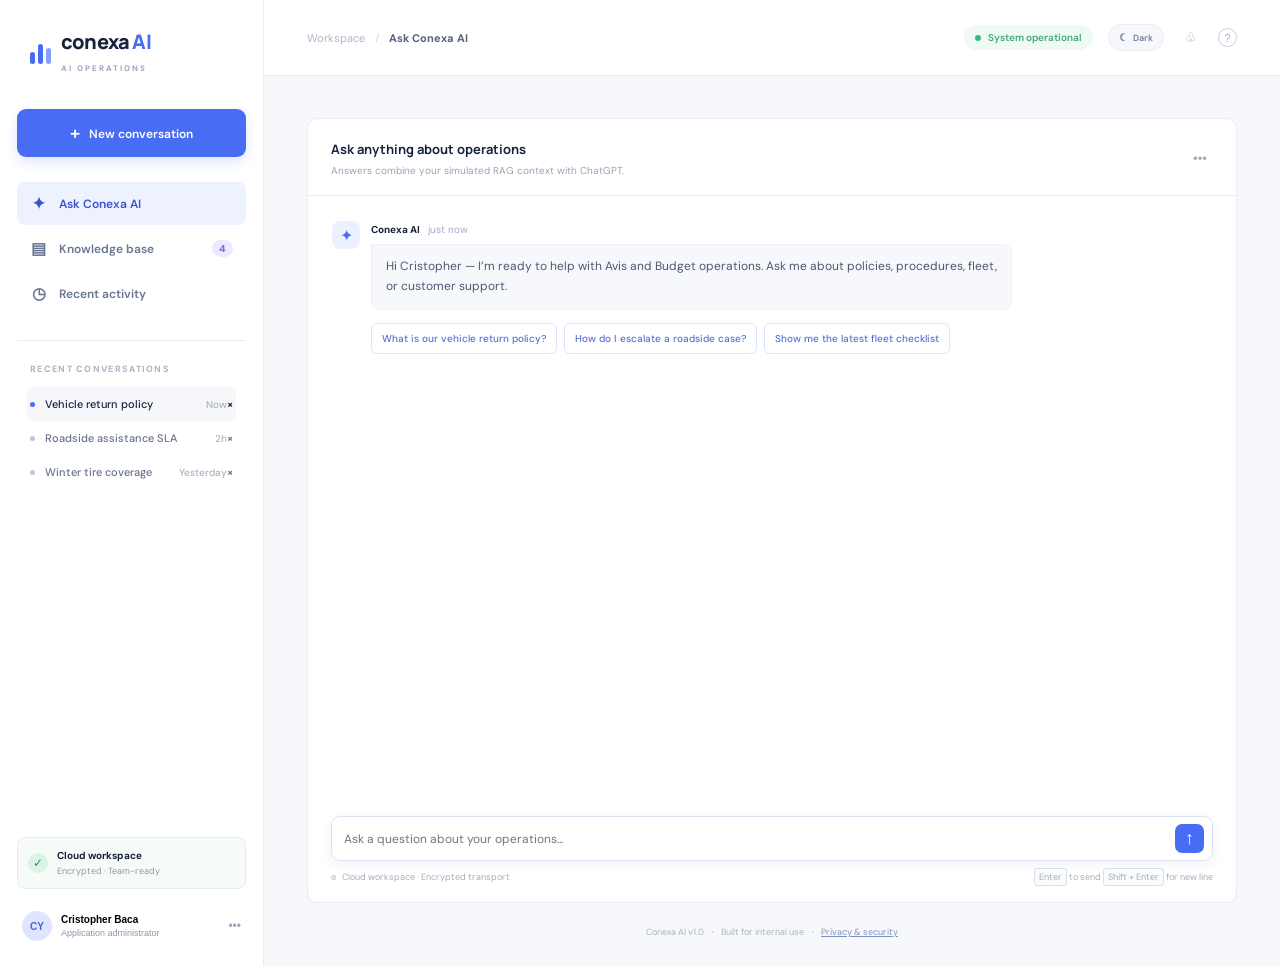
==== commit ba11283d: "SAVer" ====
--- a/src/index.html
+++ b/src/index.html
@@ -3,7 +3,7 @@
   <head>
     <meta charset="UTF-8" />
     <meta name="viewport" content="width=device-width, initial-scale=1.0" />
-    <title>Conexa AI — Avis / Budget workspace</title>
+    <title>Conexa AI</title>
     <link rel="preconnect" href="https://fonts.googleapis.com" />
     <link rel="preconnect" href="https://fonts.gstatic.com" crossorigin />
     <link href="https://fonts.googleapis.com/css2?family=DM+Sans:wght@400;500;600;700&family=Manrope:wght@600;700;800&display=swap" rel="stylesheet" />
@@ -27,13 +27,13 @@
 
         <div class="sidebar-section">
           <label>Recent conversations</label>
-          <button class="history-item selected"><span class="history-dot"></span><span>Vehicle return policy</span><time>Now</time></button>
-          <button class="history-item"><span class="history-dot"></span><span>Roadside assistance SLA</span><time>2h</time></button>
-          <button class="history-item"><span class="history-dot"></span><span>Winter tire coverage</span><time>Yesterday</time></button>
+          <button class="history-item selected" data-title="Vehicle return policy"><span class="history-dot"></span><span>Vehicle return policy</span><time>Now</time><b class="delete-history" aria-label="Delete chat">×</b></button>
+          <button class="history-item" data-title="Roadside assistance SLA"><span class="history-dot"></span><span>Roadside assistance SLA</span><time>2h</time><b class="delete-history" aria-label="Delete chat">×</b></button>
+          <button class="history-item" data-title="Winter tire coverage"><span class="history-dot"></span><span>Winter tire coverage</span><time>Yesterday</time><b class="delete-history" aria-label="Delete chat">×</b></button>
         </div>
 
         <div class="sidebar-footer">
-          <div class="security-badge"><span>✓</span><div><strong>Private workspace</strong><small>Self-hosted · Encrypted</small></div></div>
+          <div class="security-badge"><span>✓</span><div><strong>Cloud workspace</strong><small>Encrypted · Team-ready</small></div></div>
           <button class="user-profile" id="adminProfile"><div class="avatar">CY</div><div><strong>Cristopher Baca</strong><small>Application administrator</small></div><span class="more">•••</span></button>
         </div>
       </aside>
@@ -45,21 +45,6 @@
         </header>
 
         <div class="content-scroll">
-          <section class="hero">
-            <div>
-              <div class="eyebrow"><span class="spark">✦</span> INTERNAL AI ASSISTANT</div>
-              <h1>Good morning, Cristopher<span>.</span></h1>
-              <p>Get accurate answers from your team's policies, playbooks, and knowledge base.</p>
-            </div>
-            <div class="model-chip"><span class="pulse"></span><div><small>AI CONNECTION</small><strong id="connectionLabel">API key required</strong></div></div>
-          </section>
-
-          <section class="stats-row">
-            <div class="stat-card"><div class="stat-icon blue">◈</div><div><small>Knowledge indexed</small><strong>1,284 <em>documents</em></strong></div><span class="stat-change">↑ 12%</span></div>
-            <div class="stat-card"><div class="stat-icon green">⌁</div><div><small>Answer confidence</small><strong>94.8<em>% average</em></strong></div><span class="stat-change">↑ 2.4%</span></div>
-            <div class="stat-card"><div class="stat-icon violet">◉</div><div><small>Questions resolved</small><strong>2,409 <em>this month</em></strong></div><span class="stat-change">↑ 18%</span></div>
-          </section>
-
           <section class="workspace-grid">
             <div class="chat-panel">
               <div class="panel-heading"><div><h2>Ask anything about operations</h2><p>Answers combine your simulated RAG context with ChatGPT.</p></div><button class="dots" id="chatMenuButton">•••</button></div>
@@ -71,7 +56,7 @@
               </div>
               <div class="composer-wrap">
                 <div class="composer"><textarea id="prompt" rows="1" placeholder="Ask a question about your operations..."></textarea><button id="sendButton" class="send-button" aria-label="Send message">↑</button></div>
-                <div class="composer-meta"><span><span class="lock">⌾</span> Private · Your data stays on-premise</span><span><kbd>Enter</kbd> to send <kbd>Shift + Enter</kbd> for new line</span></div>
+                <div class="composer-meta"><span><span class="lock">⌾</span> Cloud workspace · Encrypted transport</span><span><kbd>Enter</kbd> to send <kbd>Shift + Enter</kbd> for new line</span></div>
               </div>
             </div>
 
@@ -84,12 +69,28 @@
               <div class="tip-card"><span class="tip-spark">✦</span><div><strong>Tip for better answers</strong><p>Include a location, team, or policy name in your question for more precise results.</p></div></div>
             </aside>
           </section>
+          <section class="app-view knowledge-view" id="knowledgeView" hidden>
+            <div class="view-heading"><div><span class="eyebrow">KNOWLEDGE BASE</span><h2>Manage your simulated RAGs</h2><p>Edit the content that Conexa AI uses as retrieval context.</p></div><div class="view-actions"><select id="ragTarget"><option value="fleet">Fleet &amp; Policies RAG</option><option value="care">Customer Care RAG</option></select><button class="primary-action" id="addDocument">+ Add document</button></div></div>
+            <div class="rag-manager-grid">
+              <article class="rag-manager-card"><div class="manager-top"><span class="rag-icon blue-rag">R1</span><div><h3>Fleet &amp; Policies RAG</h3><small>fleet-policies-rag.json · 6 documents</small></div><span class="rag-status">Indexed</span></div><p>Vehicle returns, fleet inspections, branch procedures, and rental policy guidance.</p><div class="tag-row"><span>Hybrid search</span><span>1,024 chunks</span><span>Updated today</span></div><button class="secondary-action rag-editor" data-rag="fleet">Open RAG documents →</button></article>
+              <article class="rag-manager-card"><div class="manager-top"><span class="rag-icon violet-rag">R2</span><div><h3>Customer Care RAG</h3><small>customer-care-rag.json · 6 documents</small></div><span class="rag-status">Indexed</span></div><p>Roadside assistance, escalations, customer cases, and service recovery playbooks.</p><div class="tag-row"><span>Semantic search</span><span>768 chunks</span><span>Updated today</span></div><button class="secondary-action rag-editor" data-rag="care">Open RAG documents →</button></article>
+            </div>
+            <div class="document-editor" id="documentEditor"><div class="editor-heading"><h3 id="editorTitle">RAG documents</h3><button class="secondary-action" id="closeEditor">Close</button></div><form class="document-form" id="documentForm"><input id="documentTitle" required placeholder="Document title" /><textarea id="documentContent" required rows="3" placeholder="Add retrieval content for this RAG..."></textarea><button class="primary-action" type="submit">Add to selected RAG</button></form><div id="documentList"></div></div>
+          </section>
+          <section class="app-view activity-view" id="activityView" hidden>
+            <div class="view-heading"><div><span class="eyebrow">RECENT ACTIVITY</span><h2>Conversation history</h2><p>Open a previous chat to continue where you left off.</p></div><button class="secondary-action" id="clearActivity">Clear activity</button></div>
+            <div class="activity-list" id="activityList"></div>
+          </section>
+          <section class="app-view help-view" id="helpView" hidden>
+            <div class="view-heading"><div><span class="eyebrow">HELP CENTER</span><h2>How to use Conexa AI</h2><p>A quick guide for the application administrator.</p></div></div>
+            <div class="help-grid"><article><span>01</span><h3>Connect ChatGPT</h3><p>Enter your API key in the workspace context panel and select “Test &amp; enable chat”. The key stays in memory for this browser session.</p></article><article><span>02</span><h3>Manage RAGs</h3><p>Open Knowledge base to inspect the two simulated retrieval sources and add prototype documents to either pipeline.</p></article><article><span>03</span><h3>Review conversations</h3><p>Recent activity stores the prototype’s conversation summaries so an administrator can reopen a previous question.</p></article></div>
+          </section>
           <footer>Conexa AI v1.0 <span>•</span> Built for internal use <span>•</span> <a href="#">Privacy & security</a></footer>
         </div>
         <div class="toast" id="toast" role="status"></div>
-        <div class="admin-modal" id="adminModal" aria-hidden="true"><div class="admin-card"><div class="admin-heading"><div><span class="eyebrow">ADMINISTRATION</span><h2>Application control center</h2></div><button class="modal-close" id="closeAdmin">×</button></div><div class="admin-grid"><div class="admin-stat"><small>Role</small><strong>Application administrator</strong><span>Full prototype access</span></div><div class="admin-stat"><small>RAG pipelines</small><strong>2 active</strong><span>Fleet + Customer Care</span></div><div class="admin-stat"><small>API session</small><strong id="adminApiState">Not connected</strong><span>Memory-only credential</span></div></div><div class="admin-actions"><button id="adminClear">Clear chat history</button><button id="adminReset">Reset prototype state</button></div></div></div>
+        <div class="admin-modal" id="adminModal" aria-hidden="true"><div class="admin-card"><div class="admin-heading"><div><span class="eyebrow">ADMINISTRATION</span><h2>Application control center</h2></div><button class="modal-close" id="closeAdmin">×</button></div><div class="admin-grid"><div class="admin-stat"><small>Role</small><strong>Application administrator</strong><span>Full cloud workspace access</span></div><div class="admin-stat"><small>RAG pipelines</small><strong>2 active</strong><span>Fleet + Customer Care</span></div><div class="admin-stat"><small>API session</small><strong id="adminApiState">Not connected</strong><span>Memory-only credential</span></div></div><div class="admin-api"><label for="adminApiKey">ChatGPT API key</label><div class="api-input"><input id="adminApiKey" type="password" placeholder="sk-proj-••••••••••••" autocomplete="off" /><button id="adminTestApi" type="button">Connect</button></div></div><div class="admin-actions"><button id="adminClear">Clear chat history</button><button id="adminReset">Reset prototype state</button></div></div></div>
       </main>
     </div>
-    <script src="app.js"></script>
+    <script type="module" src="app.js"></script>
   </body>
 </html>
--- a/src/styles.css
+++ b/src/styles.css
@@ -1,9 +1,1543 @@
-:root{--ink:#17233d;--muted:#74809b;--line:#e8ecf4;--blue:#496cf4;--bg:#f7f8fc;--violet:#7b62da;font-family:"DM Sans",sans-serif;color:var(--ink)}*{box-sizing:border-box}body{margin:0;background:var(--bg);min-height:100vh}.app-shell{display:flex;min-height:100vh}.sidebar{width:264px;background:#fff;border-right:1px solid var(--line);padding:28px 17px 18px;display:flex;flex-direction:column}.brand{display:flex;align-items:center;gap:10px;padding:0 13px 33px}.brand strong{display:block;font:800 20px Manrope,sans-serif;letter-spacing:-.8px}.brand strong span{color:var(--blue)}.brand small{font-size:8px;color:#9ba5ba;letter-spacing:2px;font-weight:700}.brand-mark{display:flex;align-items:flex-end;gap:3px;height:24px}.brand-mark span{width:5px;border-radius:6px;background:var(--blue);display:block}.brand-mark span:first-child{height:12px}.brand-mark span:nth-child(2){height:20px}.brand-mark span:last-child{height:16px;background:#85a0ff}.new-chat{width:100%;border:0;border-radius:9px;background:var(--blue);color:#fff;padding:12px;font:600 12px "DM Sans";cursor:pointer;box-shadow:0 5px 12px #496cf42b}.new-chat span{font-size:18px;vertical-align:-1px;margin-right:6px}.nav-list{padding:23px 0;border-bottom:1px solid var(--line)}.nav-item{display:flex;align-items:center;gap:12px;text-decoration:none;color:#697692;padding:11px 13px;border-radius:8px;font-size:12px;font-weight:600;margin:2px 0}.nav-item.active{background:#eef2ff;color:#3854cd}.nav-icon{font-size:16px;width:17px;text-align:center}.nav-item b{margin-left:auto;border-radius:10px;background:#edeaff;color:#7b62da;padding:2px 7px;font-size:10px}.sidebar-section{padding:22px 10px}.sidebar-section label{display:block;text-transform:uppercase;font-size:9px;font-weight:700;letter-spacing:1.3px;color:#aab2c3;margin:0 3px 12px}.history-item{width:100%;display:flex;align-items:center;border:0;background:transparent;text-align:left;color:#68748e;padding:10px 3px;border-radius:7px;font:500 11px "DM Sans";cursor:pointer}.history-item.selected{background:#f6f7fb;color:var(--ink)}.history-dot{width:5px;height:5px;border-radius:50%;background:#bec7da;margin-right:10px}.history-item.selected .history-dot{background:var(--blue)}.history-item time{margin-left:auto;color:#aab3c4;font-size:10px}.sidebar-footer{margin-top:auto}.security-badge{display:flex;gap:9px;align-items:center;border:1px solid #e2eee8;background:#f6fbf8;border-radius:8px;padding:11px 10px;margin-bottom:15px}.security-badge>span{background:#d9f4e5;color:#249460;border-radius:50%;width:20px;height:20px;text-align:center;padding-top:2px;font-size:12px}.security-badge strong,.security-badge small,.user-profile strong,.user-profile small{display:block}.security-badge strong{font-size:10px}.security-badge small,.user-profile small{font-size:9px;color:#8c97ad;margin-top:3px}.user-profile{display:flex;align-items:center;gap:9px;padding:7px 5px;width:100%;border:0;background:transparent;text-align:left;cursor:pointer}.avatar{width:30px;height:30px;border-radius:50%;background:#dfe5ff;color:#4762d1;display:grid;place-items:center;font-size:10px;font-weight:700}.user-profile strong{font-size:10px}.more{margin-left:auto;color:#9ba5b9;font-size:12px}.main-content{flex:1;min-width:0}.topbar{height:76px;background:#fff;border-bottom:1px solid var(--line);display:flex;align-items:center;justify-content:space-between;padding:0 43px}.breadcrumbs{font-size:11px;color:#abb4c6}.breadcrumbs i{font-style:normal;padding:0 10px;color:#d1d6e1}.breadcrumbs strong{color:#55617c}.top-actions{display:flex;align-items:center;gap:15px}.live-pill{color:#43a979;background:#effaf4;border-radius:20px;padding:6px 11px;font-size:10px;font-weight:600}.live-pill span{display:inline-block;width:6px;height:6px;border-radius:50%;background:#39bb77;margin-right:5px}.icon-button,.help-button,.dots{border:0;background:none;color:#a2abc0;cursor:pointer}.help-button{border:1px solid #cbd1de;border-radius:50%;width:19px;height:19px;padding:0;font-size:11px}.content-scroll{max-width:1260px;margin:auto;padding:42px 43px 28px}.hero{display:flex;justify-content:space-between;align-items:flex-start;margin-bottom:31px}.eyebrow{font-size:10px;letter-spacing:1.6px;color:#8793ae;font-weight:700;margin-bottom:12px}.spark{color:var(--blue);font-size:15px;margin-right:7px}h1{font:800 31px Manrope,sans-serif;letter-spacing:-1.2px;margin:0 0 8px}h1 span{color:var(--blue)}.hero p{margin:0;color:#7d89a1;font-size:13px}.model-chip{display:flex;align-items:center;gap:9px;padding:11px 13px;border:1px solid var(--line);border-radius:8px;background:#fff;min-width:180px}.model-chip small{display:block;font-size:8px;color:#a2abc0;letter-spacing:1px}.model-chip strong{display:block;font-size:11px;margin-top:3px}.pulse{width:8px;height:8px;border-radius:50%;background:#4bc481;box-shadow:0 0 0 4px #e7f8ee}.chevron{margin-left:auto;color:#9ba6ba}.stats-row{display:grid;grid-template-columns:repeat(3,1fr);gap:14px;margin-bottom:27px}.stat-card{background:#fff;border:1px solid var(--line);border-radius:9px;padding:15px 17px;display:flex;align-items:center;gap:12px}.stat-icon{width:31px;height:31px;border-radius:8px;display:grid;place-items:center;font-size:17px}.stat-icon.blue{color:#5171ee;background:#edf1ff}.stat-icon.green{color:#35a878;background:#e8f8f0}.stat-icon.violet{color:#8a6bdf;background:#f0ecff}.stat-card small{display:block;color:#8c97ad;font-size:10px}.stat-card strong{font:700 17px Manrope,sans-serif;display:block;margin-top:4px}.stat-card em{font:500 9px "DM Sans";color:#9ba5b7;font-style:normal;margin-left:4px}.stat-change{margin-left:auto;color:#40ad78;font-size:10px;font-weight:700}.workspace-grid{display:grid;grid-template-columns:minmax(0,1fr) 285px;gap:18px}.chat-panel,.context-panel{background:#fff;border:1px solid var(--line);border-radius:10px}.chat-panel{min-height:560px;display:flex;flex-direction:column}.panel-heading,.context-header{display:flex;justify-content:space-between;padding:21px 23px 18px;border-bottom:1px solid var(--line)}h2{font:700 13px Manrope,sans-serif;margin:0}.panel-heading p{color:#98a2b7;margin:6px 0 0;font-size:10px}.conversation{padding:25px 24px;flex:1}.message{display:flex;gap:11px;max-width:680px}.message-avatar{width:28px;height:28px;border-radius:8px;background:#edf1ff;color:#4c6bed;display:grid;place-items:center;flex:0 0 auto}.message-meta{font-size:10px;margin:2px 0 8px}.message-meta strong{margin-right:8px}.message-meta span{color:#a2abc0}.message-bubble{font-size:12px;line-height:1.65;background:#f7f8fc;border:1px solid #edf0f6;color:#4c5872;padding:12px 14px;border-radius:0 9px 9px 9px}.suggestions{display:flex;flex-wrap:wrap;gap:7px;margin-top:13px}.suggestion{font:500 10px "DM Sans";color:#5770d4;background:#fff;border:1px solid #dce3ff;border-radius:6px;padding:8px 10px;cursor:pointer}.suggestion:hover{background:#f3f5ff}.composer-wrap{padding:0 23px 19px}.composer{border:1px solid #dce2ef;border-radius:9px;display:flex;align-items:flex-end;padding:7px 8px 7px 12px;box-shadow:0 3px 12px #1a2c5910}.composer textarea{resize:none;border:0;outline:0;flex:1;font:12px "DM Sans";color:var(--ink);padding:6px 0}.send-button{width:29px;height:29px;border:0;border-radius:7px;background:var(--blue);color:white;font-size:18px;cursor:pointer}.composer-meta{display:flex;justify-content:space-between;color:#a2acc0;font-size:9px;margin-top:10px}.lock{color:#65ad88;margin-right:4px}.composer-meta kbd{font:9px "DM Sans";border:1px solid #d8deea;background:#fafbfc;border-radius:3px;padding:2px 4px}.context-panel{padding-bottom:18px}.context-header{padding:21px 18px}.context-block{padding:20px 18px 18px;border-bottom:1px solid var(--line)}.context-label{color:#5d6983;font-size:10px;font-weight:700;display:flex;align-items:center;gap:8px}.label-icon{color:#8390ae;font-size:16px}.source-list{margin-top:14px}.source{display:flex;align-items:center;gap:9px;margin:13px 0}.source-logo{display:grid;place-items:center;width:27px;height:27px;border-radius:7px;font:800 14px Manrope}.source-logo.avis{background:#ffeaea;color:#e55054}.source-logo.budget{background:#fff4dc;color:#dc9c20}.source-logo.policy{background:#edf1ff;color:#5470e7;font-size:13px}.source strong,.source small{display:block}.source strong{font-size:10px}.source small{color:#9aa4b8;font-size:9px;margin-top:2px}.source-status{margin-left:auto;width:6px;height:6px;border-radius:50%;background:#51c68b}.view-all{border:0;background:none;color:#4d68dc;font:600 10px "DM Sans";padding:8px 0 0;cursor:pointer}.view-all span{margin-left:28px}.health{border:0}.healthy{color:#37ab79;background:#eff9f3;padding:4px 7px;border-radius:4px;font-size:9px;margin-left:auto}.health-meter{height:5px;border-radius:9px;background:#eaf1ee;margin:16px 0 12px;overflow:hidden}.health-meter span{display:block;width:94%;height:100%;background:#55c28b;border-radius:9px}.health-values{display:flex;justify-content:space-between;font-size:9px;color:#919caf;margin-top:8px}.health-values strong{font-weight:600;color:#5f6b84}.tip-card{margin:18px;background:#f6f4ff;border:1px solid #e8e2ff;border-radius:8px;padding:13px 11px;display:flex;gap:9px}.tip-spark{color:#8667e0;font-size:14px}.tip-card strong{font-size:10px;color:#55438e}.tip-card p{font-size:9px;color:#8276a4;line-height:1.5;margin:5px 0 0}footer{text-align:center;color:#a9b1c2;font-size:9px;margin-top:23px}footer span{padding:0 5px;color:#d2d7e1}footer a{color:#8090ba}@media(max-width:850px){.sidebar{width:220px}.content-scroll{padding:30px 22px}.topbar{padding:0 22px}.workspace-grid{grid-template-columns:1fr}.context-panel{display:grid;grid-template-columns:1fr 1fr}.context-header{grid-column:1/-1}.tip-card{grid-column:1/-1}.stats-row{gap:8px}.stat-card{padding:12px}.stat-card em{display:none}}@media(max-width:620px){.sidebar{display:none}.topbar{height:60px}.hero{display:block}.model-chip{margin-top:18px}.stats-row{grid-template-columns:1fr}.content-scroll{padding:25px 15px}.composer-meta span:last-child{display:none}.context-panel{display:block}}
-
-.theme-toggle{display:flex;align-items:center;gap:5px;border:1px solid var(--line);border-radius:20px;background:var(--bg);color:var(--muted);padding:6px 10px;font:600 10px "DM Sans";cursor:pointer}
-.theme-toggle span{font-size:9px}
-.rag-card{border:1px solid var(--line);border-radius:8px;padding:10px;margin-top:10px;background:var(--bg)}
-.rag-title{display:flex;align-items:center;gap:8px}.rag-icon{width:25px;height:25px;border-radius:6px;display:grid;place-items:center;font-size:8px;font-weight:800}.blue-rag{color:#4f6feb;background:#e9eeff}.violet-rag{color:#8165d7;background:#f0ebff}.rag-title strong,.rag-title small{display:block}.rag-title strong{font-size:9px}.rag-title small{font-size:8px;color:#9aa4b8;margin-top:2px}.rag-status{margin-left:auto;color:#38a977;background:#eaf8f0;border-radius:4px;padding:3px 5px;font-size:8px}.rag-meta{display:flex;justify-content:space-between;color:#9aa4b8;font-size:8px;border-top:1px solid var(--line);padding-top:8px;margin-top:9px}.api-label{display:flex;justify-content:space-between;color:#8490a8;font-size:9px;margin:14px 0 6px}.api-label span{color:#a29ac6}.api-input{display:flex;border:1px solid var(--line);border-radius:6px;overflow:hidden;background:var(--bg)}.api-input input{width:100%;min-width:0;border:0;outline:0;background:transparent;color:var(--ink);padding:8px;font:9px "DM Sans"}.api-input button{border:0;border-left:1px solid var(--line);background:transparent;color:var(--blue);font:600 8px "DM Sans";padding:0 8px;cursor:pointer}.save-api{width:100%;margin-top:8px;border:0;border-radius:6px;background:var(--blue);color:white;padding:7px;font:600 9px "DM Sans";cursor:pointer}.api-note{display:block;color:#9aa4b8;font-size:8px;margin-top:7px;line-height:1.4}.api-error{color:#c85e6a}.dark-theme{--ink:#e7ebf8;--muted:#8b96b2;--line:#2b344b;--bg:#111827;--violet:#9a84f3;background:#0d1422;color:var(--ink)}.dark-theme .sidebar,.dark-theme .topbar,.dark-theme .chat-panel,.dark-theme .context-panel,.dark-theme .stat-card,.dark-theme .model-chip{background:#151e30}.dark-theme .sidebar{border-color:var(--line)}.dark-theme .topbar{border-color:var(--line)}.dark-theme .nav-item{color:#9aa6c0}.dark-theme .nav-item.active{background:#212d50;color:#aab9ff}.dark-theme .history-item{color:#98a4bd}.dark-theme .history-item.selected{background:#1d263a;color:var(--ink)}.dark-theme .breadcrumbs{color:#77839f}.dark-theme .breadcrumbs strong,.dark-theme .panel-heading p,.dark-theme .hero p{color:#9aa6c0}.dark-theme .eyebrow,.dark-theme .stat-card small,.dark-theme .source small,.dark-theme .composer-meta,.dark-theme .health-values,.dark-theme footer{color:#7d89a6}.dark-theme .message-bubble{background:#1c2639;border-color:#2b354b;color:#c5cde0}.dark-theme .suggestion{background:#17213a;border-color:#35467d;color:#aab9ff}.dark-theme .suggestion:hover{background:#202e51}.dark-theme .composer{background:#151e30;border-color:#364158}.dark-theme .composer textarea{background:transparent;color:var(--ink)}.dark-theme .source-logo.avis{background:#482931}.dark-theme .source-logo.budget{background:#493b24}.dark-theme .source-logo.policy{background:#273663}.dark-theme .security-badge{background:#172b27;border-color:#294b42}.dark-theme .tip-card{background:#25203e;border-color:#453a6d}.dark-theme .tip-card strong{color:#c4b8f5}.dark-theme .tip-card p{color:#a99dcc}.dark-theme .rag-card,.dark-theme .api-input,.dark-theme .theme-toggle{background:#111a2a}.dark-theme .blue-rag{background:#263762}.dark-theme .violet-rag{background:#33285a}.dark-theme .rag-status,.dark-theme .healthy{background:#18392e}.dark-theme .live-pill{background:#18392e}.dark-theme .model-chip small{color:#7d89a6}.dark-theme .composer-meta kbd{background:#1c2639;border-color:#364158}.dark-theme .api-input input{color:var(--ink)}
-
-.toast{position:fixed;right:24px;bottom:24px;z-index:20;background:#17233d;color:#fff;border-radius:8px;padding:11px 14px;font-size:11px;box-shadow:0 8px 25px #17233d33;opacity:0;pointer-events:none;transform:translateY(8px);transition:.2s}.toast.visible{opacity:1;transform:translateY(0)}
-.admin-modal{position:fixed;inset:0;z-index:15;background:#10182b66;display:grid;place-items:center;opacity:0;pointer-events:none;transition:.2s;padding:20px}.admin-modal.open{opacity:1;pointer-events:auto}.admin-card{width:min(520px,100%);background:#fff;border:1px solid var(--line);border-radius:12px;padding:24px;box-shadow:0 20px 50px #17233d29}.admin-heading{display:flex;justify-content:space-between;align-items:flex-start}.admin-heading h2{font-size:18px;margin-top:7px}.admin-heading .eyebrow{margin:0;font-size:9px}.modal-close{border:0;background:var(--bg);color:var(--muted);border-radius:50%;width:27px;height:27px;font-size:20px;cursor:pointer}.admin-grid{display:grid;grid-template-columns:repeat(3,1fr);gap:10px;margin:25px 0}.admin-stat{padding:13px;background:var(--bg);border:1px solid var(--line);border-radius:8px}.admin-stat small,.admin-stat span{display:block;color:var(--muted);font-size:9px}.admin-stat strong{display:block;font-size:11px;margin:8px 0}.admin-actions{display:flex;gap:9px}.admin-actions button{border:1px solid var(--line);background:transparent;color:var(--ink);border-radius:6px;padding:8px 11px;font:600 10px "DM Sans";cursor:pointer}.admin-actions button:hover{border-color:var(--blue);color:var(--blue)}.answer-source{color:#7c8bc0;font-size:9px;margin-top:7px}.api-error{color:#c85e6a}.dark-theme .admin-card{background:#151e30}.dark-theme .admin-stat,.dark-theme .modal-close{background:#111a2a}.dark-theme .toast{background:#e7ebf8;color:#17233d}
+:root {
+    --ink: #17233d;
+    --muted: #74809b;
+    --line: #e8ecf4;
+    --blue: #496cf4;
+    --bg: #f7f8fc;
+    --violet: #7b62da;
+    font-family: "DM Sans", sans-serif;
+    color: var(--ink)
+}
+
+* {
+    box-sizing: border-box
+}
+
+body {
+    margin: 0;
+    background: var(--bg);
+    min-height: 100vh
+}
+
+.app-shell {
+    display: flex;
+    min-height: 100vh
+}
+
+.sidebar {
+    width: 264px;
+    background: #fff;
+    border-right: 1px solid var(--line);
+    padding: 28px 17px 18px;
+    display: flex;
+    flex-direction: column
+}
+
+.brand {
+    display: flex;
+    align-items: center;
+    gap: 10px;
+    padding: 0 13px 33px
+}
+
+.brand strong {
+    display: block;
+    font: 800 20px Manrope, sans-serif;
+    letter-spacing: -.8px
+}
+
+.brand strong span {
+    color: var(--blue)
+}
+
+.brand small {
+    font-size: 8px;
+    color: #9ba5ba;
+    letter-spacing: 2px;
+    font-weight: 700
+}
+
+.brand-mark {
+    display: flex;
+    align-items: flex-end;
+    gap: 3px;
+    height: 24px
+}
+
+.brand-mark span {
+    width: 5px;
+    border-radius: 6px;
+    background: var(--blue);
+    display: block
+}
+
+.brand-mark span:first-child {
+    height: 12px
+}
+
+.brand-mark span:nth-child(2) {
+    height: 20px
+}
+
+.brand-mark span:last-child {
+    height: 16px;
+    background: #85a0ff
+}
+
+.new-chat {
+    width: 100%;
+    border: 0;
+    border-radius: 9px;
+    background: var(--blue);
+    color: #fff;
+    padding: 12px;
+    font: 600 12px "DM Sans";
+    cursor: pointer;
+    box-shadow: 0 5px 12px #496cf42b
+}
+
+.new-chat span {
+    font-size: 18px;
+    vertical-align: -1px;
+    margin-right: 6px
+}
+
+.nav-list {
+    padding: 23px 0;
+    border-bottom: 1px solid var(--line)
+}
+
+.nav-item {
+    display: flex;
+    align-items: center;
+    gap: 12px;
+    text-decoration: none;
+    color: #697692;
+    padding: 11px 13px;
+    border-radius: 8px;
+    font-size: 12px;
+    font-weight: 600;
+    margin: 2px 0
+}
+
+.nav-item.active {
+    background: #eef2ff;
+    color: #3854cd
+}
+
+.nav-icon {
+    font-size: 16px;
+    width: 17px;
+    text-align: center
+}
+
+.nav-item b {
+    margin-left: auto;
+    border-radius: 10px;
+    background: #edeaff;
+    color: #7b62da;
+    padding: 2px 7px;
+    font-size: 10px
+}
+
+.sidebar-section {
+    padding: 22px 10px
+}
+
+.sidebar-section label {
+    display: block;
+    text-transform: uppercase;
+    font-size: 9px;
+    font-weight: 700;
+    letter-spacing: 1.3px;
+    color: #aab2c3;
+    margin: 0 3px 12px
+}
+
+.history-item {
+    width: 100%;
+    display: flex;
+    align-items: center;
+    border: 0;
+    background: transparent;
+    text-align: left;
+    color: #68748e;
+    padding: 10px 3px;
+    border-radius: 7px;
+    font: 500 11px "DM Sans";
+    cursor: pointer
+}
+
+.history-item.selected {
+    background: #f6f7fb;
+    color: var(--ink)
+}
+
+.history-dot {
+    width: 5px;
+    height: 5px;
+    border-radius: 50%;
+    background: #bec7da;
+    margin-right: 10px
+}
+
+.history-item.selected .history-dot {
+    background: var(--blue)
+}
+
+.history-item time {
+    margin-left: auto;
+    color: #aab3c4;
+    font-size: 10px
+}
+
+.sidebar-footer {
+    margin-top: auto
+}
+
+.security-badge {
+    display: flex;
+    gap: 9px;
+    align-items: center;
+    border: 1px solid #e2eee8;
+    background: #f6fbf8;
+    border-radius: 8px;
+    padding: 11px 10px;
+    margin-bottom: 15px
+}
+
+.security-badge>span {
+    background: #d9f4e5;
+    color: #249460;
+    border-radius: 50%;
+    width: 20px;
+    height: 20px;
+    text-align: center;
+    padding-top: 2px;
+    font-size: 12px
+}
+
+.security-badge strong,
+.security-badge small,
+.user-profile strong,
+.user-profile small {
+    display: block
+}
+
+.security-badge strong {
+    font-size: 10px
+}
+
+.security-badge small,
+.user-profile small {
+    font-size: 9px;
+    color: #8c97ad;
+    margin-top: 3px
+}
+
+.user-profile {
+    display: flex;
+    align-items: center;
+    gap: 9px;
+    padding: 7px 5px;
+    width: 100%;
+    border: 0;
+    background: transparent;
+    text-align: left;
+    cursor: pointer
+}
+
+.avatar {
+    width: 30px;
+    height: 30px;
+    border-radius: 50%;
+    background: #dfe5ff;
+    color: #4762d1;
+    display: grid;
+    place-items: center;
+    font-size: 10px;
+    font-weight: 700
+}
+
+.user-profile strong {
+    font-size: 10px
+}
+
+.more {
+    margin-left: auto;
+    color: #9ba5b9;
+    font-size: 12px
+}
+
+.main-content {
+    flex: 1;
+    min-width: 0
+}
+
+.topbar {
+    height: 76px;
+    background: #fff;
+    border-bottom: 1px solid var(--line);
+    display: flex;
+    align-items: center;
+    justify-content: space-between;
+    padding: 0 43px
+}
+
+.breadcrumbs {
+    font-size: 11px;
+    color: #abb4c6
+}
+
+.breadcrumbs i {
+    font-style: normal;
+    padding: 0 10px;
+    color: #d1d6e1
+}
+
+.breadcrumbs strong {
+    color: #55617c
+}
+
+.top-actions {
+    display: flex;
+    align-items: center;
+    gap: 15px
+}
+
+.live-pill {
+    color: #43a979;
+    background: #effaf4;
+    border-radius: 20px;
+    padding: 6px 11px;
+    font-size: 10px;
+    font-weight: 600
+}
+
+.live-pill span {
+    display: inline-block;
+    width: 6px;
+    height: 6px;
+    border-radius: 50%;
+    background: #39bb77;
+    margin-right: 5px
+}
+
+.icon-button,
+.help-button,
+.dots {
+    border: 0;
+    background: none;
+    color: #a2abc0;
+    cursor: pointer
+}
+
+.help-button {
+    border: 1px solid #cbd1de;
+    border-radius: 50%;
+    width: 19px;
+    height: 19px;
+    padding: 0;
+    font-size: 11px
+}
+
+.content-scroll {
+    max-width: 1260px;
+    margin: auto;
+    padding: 42px 43px 28px
+}
+
+.hero {
+    display: flex;
+    justify-content: space-between;
+    align-items: flex-start;
+    margin-bottom: 31px
+}
+
+.eyebrow {
+    font-size: 10px;
+    letter-spacing: 1.6px;
+    color: #8793ae;
+    font-weight: 700;
+    margin-bottom: 12px
+}
+
+.spark {
+    color: var(--blue);
+    font-size: 15px;
+    margin-right: 7px
+}
+
+h1 {
+    font: 800 31px Manrope, sans-serif;
+    letter-spacing: -1.2px;
+    margin: 0 0 8px
+}
+
+h1 span {
+    color: var(--blue)
+}
+
+.hero p {
+    margin: 0;
+    color: #7d89a1;
+    font-size: 13px
+}
+
+.model-chip {
+    display: flex;
+    align-items: center;
+    gap: 9px;
+    padding: 11px 13px;
+    border: 1px solid var(--line);
+    border-radius: 8px;
+    background: #fff;
+    min-width: 180px
+}
+
+.model-chip small {
+    display: block;
+    font-size: 8px;
+    color: #a2abc0;
+    letter-spacing: 1px
+}
+
+.model-chip strong {
+    display: block;
+    font-size: 11px;
+    margin-top: 3px
+}
+
+.pulse {
+    width: 8px;
+    height: 8px;
+    border-radius: 50%;
+    background: #4bc481;
+    box-shadow: 0 0 0 4px #e7f8ee
+}
+
+.chevron {
+    margin-left: auto;
+    color: #9ba6ba
+}
+
+.stats-row {
+    display: grid;
+    grid-template-columns: repeat(3, 1fr);
+    gap: 14px;
+    margin-bottom: 27px
+}
+
+.stat-card {
+    background: #fff;
+    border: 1px solid var(--line);
+    border-radius: 9px;
+    padding: 15px 17px;
+    display: flex;
+    align-items: center;
+    gap: 12px
+}
+
+.stat-icon {
+    width: 31px;
+    height: 31px;
+    border-radius: 8px;
+    display: grid;
+    place-items: center;
+    font-size: 17px
+}
+
+.stat-icon.blue {
+    color: #5171ee;
+    background: #edf1ff
+}
+
+.stat-icon.green {
+    color: #35a878;
+    background: #e8f8f0
+}
+
+.stat-icon.violet {
+    color: #8a6bdf;
+    background: #f0ecff
+}
+
+.stat-card small {
+    display: block;
+    color: #8c97ad;
+    font-size: 10px
+}
+
+.stat-card strong {
+    font: 700 17px Manrope, sans-serif;
+    display: block;
+    margin-top: 4px
+}
+
+.stat-card em {
+    font: 500 9px "DM Sans";
+    color: #9ba5b7;
+    font-style: normal;
+    margin-left: 4px
+}
+
+.stat-change {
+    margin-left: auto;
+    color: #40ad78;
+    font-size: 10px;
+    font-weight: 700
+}
+
+.workspace-grid {
+    display: grid;
+    grid-template-columns: minmax(0, 1fr) 285px;
+    gap: 18px
+}
+
+.chat-panel,
+.context-panel {
+    background: #fff;
+    border: 1px solid var(--line);
+    border-radius: 10px
+}
+
+.chat-panel {
+    min-height: 560px;
+    display: flex;
+    flex-direction: column
+}
+
+.panel-heading,
+.context-header {
+    display: flex;
+    justify-content: space-between;
+    padding: 21px 23px 18px;
+    border-bottom: 1px solid var(--line)
+}
+
+h2 {
+    font: 700 13px Manrope, sans-serif;
+    margin: 0
+}
+
+.panel-heading p {
+    color: #98a2b7;
+    margin: 6px 0 0;
+    font-size: 10px
+}
+
+.conversation {
+    padding: 25px 24px;
+    flex: 1
+}
+
+.message {
+    display: flex;
+    gap: 11px;
+    max-width: 680px
+}
+
+.message-avatar {
+    width: 28px;
+    height: 28px;
+    border-radius: 8px;
+    background: #edf1ff;
+    color: #4c6bed;
+    display: grid;
+    place-items: center;
+    flex: 0 0 auto
+}
+
+.message-meta {
+    font-size: 10px;
+    margin: 2px 0 8px
+}
+
+.message-meta strong {
+    margin-right: 8px
+}
+
+.message-meta span {
+    color: #a2abc0
+}
+
+.message-bubble {
+    font-size: 12px;
+    line-height: 1.65;
+    background: #f7f8fc;
+    border: 1px solid #edf0f6;
+    color: #4c5872;
+    padding: 12px 14px;
+    border-radius: 0 9px 9px 9px
+}
+
+.suggestions {
+    display: flex;
+    flex-wrap: wrap;
+    gap: 7px;
+    margin-top: 13px
+}
+
+.suggestion {
+    font: 500 10px "DM Sans";
+    color: #5770d4;
+    background: #fff;
+    border: 1px solid #dce3ff;
+    border-radius: 6px;
+    padding: 8px 10px;
+    cursor: pointer
+}
+
+.suggestion:hover {
+    background: #f3f5ff
+}
+
+.composer-wrap {
+    padding: 0 23px 19px
+}
+
+.composer {
+    border: 1px solid #dce2ef;
+    border-radius: 9px;
+    display: flex;
+    align-items: flex-end;
+    padding: 7px 8px 7px 12px;
+    box-shadow: 0 3px 12px #1a2c5910
+}
+
+.composer textarea {
+    resize: none;
+    border: 0;
+    outline: 0;
+    flex: 1;
+    font: 12px "DM Sans";
+    color: var(--ink);
+    padding: 6px 0
+}
+
+.send-button {
+    width: 29px;
+    height: 29px;
+    border: 0;
+    border-radius: 7px;
+    background: var(--blue);
+    color: white;
+    font-size: 18px;
+    cursor: pointer
+}
+
+.composer-meta {
+    display: flex;
+    justify-content: space-between;
+    color: #a2acc0;
+    font-size: 9px;
+    margin-top: 10px
+}
+
+.lock {
+    color: #65ad88;
+    margin-right: 4px
+}
+
+.composer-meta kbd {
+    font: 9px "DM Sans";
+    border: 1px solid #d8deea;
+    background: #fafbfc;
+    border-radius: 3px;
+    padding: 2px 4px
+}
+
+.context-panel {
+    padding-bottom: 18px
+}
+
+.context-header {
+    padding: 21px 18px
+}
+
+.context-block {
+    padding: 20px 18px 18px;
+    border-bottom: 1px solid var(--line)
+}
+
+.context-label {
+    color: #5d6983;
+    font-size: 10px;
+    font-weight: 700;
+    display: flex;
+    align-items: center;
+    gap: 8px
+}
+
+.label-icon {
+    color: #8390ae;
+    font-size: 16px
+}
+
+.source-list {
+    margin-top: 14px
+}
+
+.source {
+    display: flex;
+    align-items: center;
+    gap: 9px;
+    margin: 13px 0
+}
+
+.source-logo {
+    display: grid;
+    place-items: center;
+    width: 27px;
+    height: 27px;
+    border-radius: 7px;
+    font: 800 14px Manrope
+}
+
+.source-logo.avis {
+    background: #ffeaea;
+    color: #e55054
+}
+
+.source-logo.budget {
+    background: #fff4dc;
+    color: #dc9c20
+}
+
+.source-logo.policy {
+    background: #edf1ff;
+    color: #5470e7;
+    font-size: 13px
+}
+
+.source strong,
+.source small {
+    display: block
+}
+
+.source strong {
+    font-size: 10px
+}
+
+.source small {
+    color: #9aa4b8;
+    font-size: 9px;
+    margin-top: 2px
+}
+
+.source-status {
+    margin-left: auto;
+    width: 6px;
+    height: 6px;
+    border-radius: 50%;
+    background: #51c68b
+}
+
+.view-all {
+    border: 0;
+    background: none;
+    color: #4d68dc;
+    font: 600 10px "DM Sans";
+    padding: 8px 0 0;
+    cursor: pointer
+}
+
+.view-all span {
+    margin-left: 28px
+}
+
+.health {
+    border: 0
+}
+
+.healthy {
+    color: #37ab79;
+    background: #eff9f3;
+    padding: 4px 7px;
+    border-radius: 4px;
+    font-size: 9px;
+    margin-left: auto
+}
+
+.health-meter {
+    height: 5px;
+    border-radius: 9px;
+    background: #eaf1ee;
+    margin: 16px 0 12px;
+    overflow: hidden
+}
+
+.health-meter span {
+    display: block;
+    width: 94%;
+    height: 100%;
+    background: #55c28b;
+    border-radius: 9px
+}
+
+.health-values {
+    display: flex;
+    justify-content: space-between;
+    font-size: 9px;
+    color: #919caf;
+    margin-top: 8px
+}
+
+.health-values strong {
+    font-weight: 600;
+    color: #5f6b84
+}
+
+.tip-card {
+    margin: 18px;
+    background: #f6f4ff;
+    border: 1px solid #e8e2ff;
+    border-radius: 8px;
+    padding: 13px 11px;
+    display: flex;
+    gap: 9px
+}
+
+.tip-spark {
+    color: #8667e0;
+    font-size: 14px
+}
+
+.tip-card strong {
+    font-size: 10px;
+    color: #55438e
+}
+
+.tip-card p {
+    font-size: 9px;
+    color: #8276a4;
+    line-height: 1.5;
+    margin: 5px 0 0
+}
+
+footer {
+    text-align: center;
+    color: #a9b1c2;
+    font-size: 9px;
+    margin-top: 23px
+}
+
+footer span {
+    padding: 0 5px;
+    color: #d2d7e1
+}
+
+footer a {
+    color: #8090ba
+}
+
+@media(max-width:850px) {
+    .sidebar {
+        width: 220px
+    }
+
+    .content-scroll {
+        padding: 30px 22px
+    }
+
+    .topbar {
+        padding: 0 22px
+    }
+
+    .workspace-grid {
+        grid-template-columns: 1fr
+    }
+
+    .context-panel {
+        display: grid;
+        grid-template-columns: 1fr 1fr
+    }
+
+    .context-header {
+        grid-column: 1/-1
+    }
+
+    .tip-card {
+        grid-column: 1/-1
+    }
+
+    .stats-row {
+        gap: 8px
+    }
+
+    .stat-card {
+        padding: 12px
+    }
+
+    .stat-card em {
+        display: none
+    }
+}
+
+@media(max-width:620px) {
+    .sidebar {
+        display: none
+    }
+
+    .dark-theme .user-profile strong,
+    .dark-theme .user-profile small { color: var(--ink) }
+    .dark-theme .user-profile small { color: #9aa6c0 }
+    .dark-theme .user-profile:hover { background: #1d263a; border-radius: 7px }
+    .chat-panel { min-height: 680px }
+    .conversation { min-height: 460px; max-height: 560px; overflow: auto }
+    .app-view { background: #fff; border: 1px solid var(--line); border-radius: 10px; padding: 28px; min-height: 590px }
+    .view-heading { display: flex; justify-content: space-between; align-items: flex-start; margin-bottom: 25px }
+    .view-heading h2 { font-size: 20px; margin: 8px 0 }
+    .view-heading p { margin: 0; color: var(--muted); font-size: 12px }
+    .primary-action, .secondary-action { border-radius: 7px; padding: 10px 13px; font: 600 10px "DM Sans"; cursor: pointer }
+    .primary-action { border: 0; background: var(--blue); color: #fff }
+    .secondary-action { background: var(--bg); border: 1px solid var(--line); color: var(--ink) }
+    .rag-manager-grid { display: grid; grid-template-columns: 1fr 1fr; gap: 16px }
+    .rag-manager-card { border: 1px solid var(--line); border-radius: 10px; padding: 18px }
+    .manager-top { display: flex; align-items: center; gap: 10px }
+    .manager-top h3 { font: 700 14px Manrope; margin: 0 0 4px }
+    .manager-top small { color: var(--muted); font-size: 9px }
+    .manager-top .rag-status { margin-left: auto }
+    .rag-manager-card > p { font-size: 11px; color: var(--muted); line-height: 1.6; margin: 18px 0 }
+    .tag-row { display: flex; gap: 6px; flex-wrap: wrap; margin-bottom: 18px }
+    .tag-row span { font-size: 8px; color: var(--muted); background: var(--bg); border-radius: 4px; padding: 5px 7px }
+    .document-editor { display: none; margin-top: 22px; border-top: 1px solid var(--line); padding-top: 20px }
+    .document-editor.visible { display: block }
+    .editor-heading { display: flex; justify-content: space-between; align-items: center }
+    .editor-heading h3 { font: 700 13px Manrope }
+    .document-row { display: flex; justify-content: space-between; gap: 15px; border: 1px solid var(--line); border-radius: 8px; padding: 12px; margin-top: 9px }
+    .document-row strong { font-size: 11px }
+    .document-row p { color: var(--muted); font-size: 10px; line-height: 1.5; margin: 6px 0 0 }
+    .delete-document { align-self: flex-start; border: 0; background: none; color: #c85e6a; font: 600 9px "DM Sans"; cursor: pointer }
+    .activity-list { display: grid; gap: 9px }
+    .activity-item { display: flex; align-items: center; gap: 13px; text-align: left; width: 100%; border: 1px solid var(--line); background: transparent; color: var(--ink); border-radius: 8px; padding: 15px; cursor: pointer }
+    .activity-item:hover { border-color: var(--blue); background: var(--bg) }
+    .activity-icon { color: var(--blue); font-size: 17px }
+    .activity-item strong, .activity-item small { display: block }
+    .activity-item strong { font-size: 11px }
+    .activity-item small { color: var(--muted); font-size: 10px; margin-top: 4px }
+    .activity-item time { margin-left: auto; color: var(--muted); font-size: 9px }
+    .activity-arrow { color: var(--blue) }
+    .help-grid { display: grid; grid-template-columns: repeat(3, 1fr); gap: 15px }
+    .help-grid article { background: var(--bg); border: 1px solid var(--line); border-radius: 9px; padding: 18px }
+    .help-grid article > span { color: var(--blue); font: 800 20px Manrope }
+    .help-grid h3 { font: 700 13px Manrope }
+    .help-grid p { color: var(--muted); font-size: 11px; line-height: 1.6 }
+    .dark-theme .app-view, .dark-theme .rag-manager-card { background: #151e30 }
+    .dark-theme .activity-item, .dark-theme .document-row, .dark-theme .help-grid article { background: #111a2a }
+    .dark-theme, .dark-theme body { --ink: #f3f4f6; --muted: #9ca3af; --line: #27272a; --bg: #09090b; background: #050506; color: #f3f4f6 }
+    .dark-theme .sidebar, .dark-theme .topbar, .dark-theme .chat-panel, .dark-theme .app-view, .dark-theme .admin-card { background: #0f1012; border-color: #27272a }
+    .dark-theme .nav-item.active { background: #1d1d20; color: #c4d1ff }
+    .dark-theme .history-item.selected, .dark-theme .history-item:hover { background: #1b1b1e }
+    .dark-theme .message-bubble { background: #18181b; border-color: #27272a; color: #e4e4e7 }
+    .dark-theme .composer { background: #0f1012; border-color: #3f3f46 }
+    .dark-theme .rag-card, .dark-theme .api-input, .dark-theme .theme-toggle, .dark-theme .admin-stat, .dark-theme .modal-close { background: #09090b; border-color: #27272a }
+    .dark-theme .suggestion { background: #121214; border-color: #3f3f46; color: #c4d1ff }
+    .dark-theme .tip-card { background: #17151f; border-color: #373044 }
+    .dark-theme .tip-card strong { color: #ddd6fe }
+    .dark-theme .tip-card p { color: #b8acd8 }
+    .dark-theme .security-badge { background: #101b17; border-color: #234236 }
+    .dark-theme .help-grid article { background: #141416 }
+    .dark-theme .activity-item:hover { background: #18181b }
+    .dark-theme .primary-action, .dark-theme .save-api, .dark-theme .send-button { background: #6d7fff; color: #fff }
+    .dark-theme .top-greeting, .dark-theme .user-profile strong { color: #f3f4f6 }
+    .top-greeting { display: none }
+    body { overflow: hidden }
+    .main-content { height: 100vh; overflow: hidden }
+    .content-scroll { height: calc(100vh - 76px); overflow: hidden }
+    .workspace-grid, .chat-panel { height: 100% }
+    .chat-panel { min-height: 0 !important }
+    .conversation { min-height: 0 !important; max-height: none; overflow-y: auto; scrollbar-width: none }
+    .conversation::-webkit-scrollbar { display: none }
+    .app-view { height: 100%; min-height: 0 !important; overflow-y: auto; scrollbar-width: none }
+    .app-view::-webkit-scrollbar { display: none }
+    button, select, input, textarea { transition: border-color .18s, background .18s, color .18s, transform .18s, box-shadow .18s }
+    button:hover { transform: translateY(-1px) }
+    .new-chat, .primary-action, .save-api, .send-button { box-shadow: 0 8px 18px #496cf426 }
+    .new-chat:active, .primary-action:active, .save-api:active, .send-button:active { transform: translateY(0) scale(.98) }
+    .view-actions { display: flex; align-items: center; gap: 8px }
+    .view-actions select { border: 1px solid var(--line); border-radius: 7px; background: var(--bg); color: var(--ink); padding: 9px; font: 600 10px "DM Sans" }
+    .document-form { display: grid; gap: 8px; margin: 16px 0 }
+    .document-form input, .document-form textarea { width: 100%; border: 1px solid var(--line); border-radius: 7px; padding: 10px; background: var(--bg); color: var(--ink); font: 11px "DM Sans"; resize: vertical }
+    .document-form .primary-action { justify-self: start }
+    .activity-item { padding: 0; overflow: hidden }
+    .activity-open { display: flex; align-items: center; gap: 13px; flex: 1; text-align: left; border: 0; background: transparent; color: inherit; padding: 15px }
+    .delete-chat { width: 38px; height: 100%; border: 0; border-left: 1px solid var(--line); background: transparent; color: #c85e6a; font-size: 18px; cursor: pointer }
+    .delete-chat:hover { background: #fff0f1 }
+    .delete-history { display: none; margin-left: 4px; border: 0; background: transparent; color: #c85e6a; font-size: 14px; cursor: pointer }
+    .history-item:hover .delete-history { display: inline-block }
+    .history-item:hover time { display: none }
+    .dark-theme .activity-item:hover { background: #202e51 }
+
+    /* Full-canvas chat defaults apply at every viewport size. */
+    @media(min-width:621px) {
+        .context-panel { display: none }
+        .workspace-grid { display: block }
+        .chat-panel { min-height: calc(100vh - 130px) }
+        .conversation { min-height: calc(100vh - 280px); max-height: none }
+    }
+
+    .context-panel { display: none }
+    .workspace-grid { display: block }
+    .top-greeting { margin-left: 18px; color: var(--ink); font-weight: 700 }
+    .top-greeting span { color: var(--blue) }
+    .stats-row { display: none }
+    .hero { display: none }
+    .workspace-grid { display: block }
+    .chat-panel { min-height: calc(100vh - 130px); border-radius: 12px }
+    .conversation { min-height: calc(100vh - 280px); max-height: none }
+    .context-panel { display: none }
+    .content-scroll { max-width: none; padding: 22px 28px 20px }
+    .app-view { min-height: calc(100vh - 130px) }
+    .admin-api { margin: 20px 0; padding: 14px; border: 1px solid var(--line); border-radius: 8px; background: var(--bg) }
+    .admin-api label { display: block; color: var(--muted); font-size: 10px; margin-bottom: 7px }
+    .admin-api .api-input { background: transparent }
+    .dark-theme .admin-api { background: #111a2a }
+    @media(max-width:850px) { .rag-manager-grid, .help-grid { grid-template-columns: 1fr } }
+
+    .topbar {
+        height: 60px
+    }
+
+    .hero {
+        display: block
+    }
+
+    .model-chip {
+        margin-top: 18px
+    }
+
+    .stats-row {
+        grid-template-columns: 1fr
+    }
+
+    .content-scroll {
+        padding: 25px 15px
+    }
+
+    .composer-meta span:last-child {
+        display: none
+    }
+
+    .context-panel {
+        display: block
+    }
+}
+
+.theme-toggle {
+    display: flex;
+    align-items: center;
+    gap: 5px;
+    border: 1px solid var(--line);
+    border-radius: 20px;
+    background: var(--bg);
+    color: var(--muted);
+    padding: 6px 10px;
+    font: 600 10px "DM Sans";
+    cursor: pointer
+}
+
+.theme-toggle span {
+    font-size: 9px
+}
+
+.rag-card {
+    border: 1px solid var(--line);
+    border-radius: 8px;
+    padding: 10px;
+    margin-top: 10px;
+    background: var(--bg)
+}
+
+.rag-title {
+    display: flex;
+    align-items: center;
+    gap: 8px
+}
+
+.rag-icon {
+    width: 25px;
+    height: 25px;
+    border-radius: 6px;
+    display: grid;
+    place-items: center;
+    font-size: 8px;
+    font-weight: 800
+}
+
+.blue-rag {
+    color: #4f6feb;
+    background: #e9eeff
+}
+
+.violet-rag {
+    color: #8165d7;
+    background: #f0ebff
+}
+
+.rag-title strong,
+.rag-title small {
+    display: block
+}
+
+.rag-title strong {
+    font-size: 9px
+}
+
+.rag-title small {
+    font-size: 8px;
+    color: #9aa4b8;
+    margin-top: 2px
+}
+
+.rag-status {
+    margin-left: auto;
+    color: #38a977;
+    background: #eaf8f0;
+    border-radius: 4px;
+    padding: 3px 5px;
+    font-size: 8px
+}
+
+.rag-meta {
+    display: flex;
+    justify-content: space-between;
+    color: #9aa4b8;
+    font-size: 8px;
+    border-top: 1px solid var(--line);
+    padding-top: 8px;
+    margin-top: 9px
+}
+
+.api-label {
+    display: flex;
+    justify-content: space-between;
+    color: #8490a8;
+    font-size: 9px;
+    margin: 14px 0 6px
+}
+
+.api-label span {
+    color: #a29ac6
+}
+
+.api-input {
+    display: flex;
+    border: 1px solid var(--line);
+    border-radius: 6px;
+    overflow: hidden;
+    background: var(--bg)
+}
+
+.api-input input {
+    width: 100%;
+    min-width: 0;
+    border: 0;
+    outline: 0;
+    background: transparent;
+    color: var(--ink);
+    padding: 8px;
+    font: 9px "DM Sans"
+}
+
+.api-input button {
+    border: 0;
+    border-left: 1px solid var(--line);
+    background: transparent;
+    color: var(--blue);
+    font: 600 8px "DM Sans";
+    padding: 0 8px;
+    cursor: pointer
+}
+
+.save-api {
+    width: 100%;
+    margin-top: 8px;
+    border: 0;
+    border-radius: 6px;
+    background: var(--blue);
+    color: white;
+    padding: 7px;
+    font: 600 9px "DM Sans";
+    cursor: pointer
+}
+
+.api-note {
+    display: block;
+    color: #9aa4b8;
+    font-size: 8px;
+    margin-top: 7px;
+    line-height: 1.4
+}
+
+.api-error {
+    color: #c85e6a
+}
+
+.dark-theme {
+    --ink: #e7ebf8;
+    --muted: #8b96b2;
+    --line: #2b344b;
+    --bg: #111827;
+    --violet: #9a84f3;
+    background: #0d1422;
+    color: var(--ink)
+}
+
+.dark-theme .sidebar,
+.dark-theme .topbar,
+.dark-theme .chat-panel,
+.dark-theme .context-panel,
+.dark-theme .stat-card,
+.dark-theme .model-chip {
+    background: #151e30
+}
+
+.dark-theme .sidebar {
+    border-color: var(--line)
+}
+
+.dark-theme .topbar {
+    border-color: var(--line)
+}
+
+.dark-theme .nav-item {
+    color: #9aa6c0
+}
+
+.dark-theme .nav-item.active {
+    background: #212d50;
+    color: #aab9ff
+}
+
+.dark-theme .history-item {
+    color: #98a4bd
+}
+
+.dark-theme .history-item.selected {
+    background: #1d263a;
+    color: var(--ink)
+}
+
+.dark-theme .breadcrumbs {
+    color: #77839f
+}
+
+.dark-theme .breadcrumbs strong,
+.dark-theme .panel-heading p,
+.dark-theme .hero p {
+    color: #9aa6c0
+}
+
+.dark-theme .eyebrow,
+.dark-theme .stat-card small,
+.dark-theme .source small,
+.dark-theme .composer-meta,
+.dark-theme .health-values,
+.dark-theme footer {
+    color: #7d89a6
+}
+
+.dark-theme .message-bubble {
+    background: #1c2639;
+    border-color: #2b354b;
+    color: #c5cde0
+}
+
+.dark-theme .suggestion {
+    background: #17213a;
+    border-color: #35467d;
+    color: #aab9ff
+}
+
+.dark-theme .suggestion:hover {
+    background: #202e51
+}
+
+.dark-theme .composer {
+    background: #151e30;
+    border-color: #364158
+}
+
+.dark-theme .composer textarea {
+    background: transparent;
+    color: var(--ink)
+}
+
+.dark-theme .source-logo.avis {
+    background: #482931
+}
+
+.dark-theme .source-logo.budget {
+    background: #493b24
+}
+
+.dark-theme .source-logo.policy {
+    background: #273663
+}
+
+.dark-theme .security-badge {
+    background: #172b27;
+    border-color: #294b42
+}
+
+.dark-theme .tip-card {
+    background: #25203e;
+    border-color: #453a6d
+}
+
+.dark-theme .tip-card strong {
+    color: #c4b8f5
+}
+
+.dark-theme .tip-card p {
+    color: #a99dcc
+}
+
+.dark-theme .rag-card,
+.dark-theme .api-input,
+.dark-theme .theme-toggle {
+    background: #111a2a
+}
+
+.dark-theme .blue-rag {
+    background: #263762
+}
+
+.dark-theme .violet-rag {
+    background: #33285a
+}
+
+.dark-theme .rag-status,
+.dark-theme .healthy {
+    background: #18392e
+}
+
+.dark-theme .live-pill {
+    background: #18392e
+}
+
+.dark-theme .model-chip small {
+    color: #7d89a6
+}
+
+.dark-theme .composer-meta kbd {
+    background: #1c2639;
+    border-color: #364158
+}
+
+.dark-theme .api-input input {
+    color: var(--ink)
+}
+
+.toast {
+    position: fixed;
+    right: 24px;
+    bottom: 24px;
+    z-index: 20;
+    background: #17233d;
+    color: #fff;
+    border-radius: 8px;
+    padding: 11px 14px;
+    font-size: 11px;
+    box-shadow: 0 8px 25px #17233d33;
+    opacity: 0;
+    pointer-events: none;
+    transform: translateY(8px);
+    transition: .2s
+}
+
+.toast.visible {
+    opacity: 1;
+    transform: translateY(0)
+}
+
+.admin-modal {
+    position: fixed;
+    inset: 0;
+    z-index: 15;
+    background: #10182b66;
+    display: grid;
+    place-items: center;
+    opacity: 0;
+    pointer-events: none;
+    transition: .2s;
+    padding: 20px
+}
+
+.admin-modal.open {
+    opacity: 1;
+    pointer-events: auto
+}
+
+.admin-card {
+    width: min(520px, 100%);
+    background: #fff;
+    border: 1px solid var(--line);
+    border-radius: 12px;
+    padding: 24px;
+    box-shadow: 0 20px 50px #17233d29
+}
+
+.admin-heading {
+    display: flex;
+    justify-content: space-between;
+    align-items: flex-start
+}
+
+.admin-heading h2 {
+    font-size: 18px;
+    margin-top: 7px
+}
+
+.admin-heading .eyebrow {
+    margin: 0;
+    font-size: 9px
+}
+
+.modal-close {
+    border: 0;
+    background: var(--bg);
+    color: var(--muted);
+    border-radius: 50%;
+    width: 27px;
+    height: 27px;
+    font-size: 20px;
+    cursor: pointer
+}
+
+.admin-grid {
+    display: grid;
+    grid-template-columns: repeat(3, 1fr);
+    gap: 10px;
+    margin: 25px 0
+}
+
+.admin-stat {
+    padding: 13px;
+    background: var(--bg);
+    border: 1px solid var(--line);
+    border-radius: 8px
+}
+
+.admin-stat small,
+.admin-stat span {
+    display: block;
+    color: var(--muted);
+    font-size: 9px
+}
+
+.admin-stat strong {
+    display: block;
+    font-size: 11px;
+    margin: 8px 0
+}
+
+.admin-actions {
+    display: flex;
+    gap: 9px
+}
+
+.admin-actions button {
+    border: 1px solid var(--line);
+    background: transparent;
+    color: var(--ink);
+    border-radius: 6px;
+    padding: 8px 11px;
+    font: 600 10px "DM Sans";
+    cursor: pointer
+}
+
+.admin-actions button:hover {
+    border-color: var(--blue);
+    color: var(--blue)
+}
+
+.answer-source {
+    color: #7c8bc0;
+    font-size: 9px;
+    margin-top: 7px
+}
+
+.api-error {
+    color: #c85e6a
+}
+
+.dark-theme .admin-card {
+    background: #151e30
+}
+
+.dark-theme .admin-stat,
+.dark-theme .modal-close {
+    background: #111a2a
+}
+
+.dark-theme .toast {
+    background: #e7ebf8;
+    color: #17233d
+}
+
+/* Shared view sizing and administrator contrast. */
+.chat-panel { min-height: 680px }
+.conversation { min-height: 460px; max-height: 560px; overflow: auto }
+.dark-theme .user-profile strong { color: #e7ebf8 }
+.dark-theme .user-profile small { color: #9aa6c0 }
+.context-panel { display: none !important }
+.workspace-grid { display: block !important }
+.workspace-grid[hidden], .app-view[hidden] { display: none !important }
+@media(min-width:621px) {
+    .chat-panel { min-height: calc(100vh - 130px) }
+    .conversation { min-height: calc(100vh - 280px); max-height: none }
+}
+
+/* Final dark palette overrides the legacy blue palette above. */
+body.dark-theme { background: #050506; color: #f3f4f6 }
+body.dark-theme .sidebar,
+body.dark-theme .topbar,
+body.dark-theme .chat-panel,
+body.dark-theme .app-view,
+body.dark-theme .admin-card { background: #0f1012; border-color: #27272a }
+body.dark-theme .message-bubble { background: #18181b; border-color: #27272a; color: #e4e4e7 }
+body.dark-theme .composer { background: #0f1012; border-color: #3f3f46 }
+body.dark-theme .rag-card,
+body.dark-theme .api-input,
+body.dark-theme .theme-toggle,
+body.dark-theme .admin-stat,
+body.dark-theme .modal-close { background: #09090b; border-color: #27272a }
+body.dark-theme .nav-item.active { background: #1d1d20; color: #c4d1ff }
+body.dark-theme .history-item.selected,
+body.dark-theme .history-item:hover { background: #1b1b1e }
+html, body { overflow: hidden }
+.app-view { background: #fff; border: 1px solid var(--line); border-radius: 10px; padding: 28px; min-height: 590px }
+.view-heading { display: flex; justify-content: space-between; align-items: flex-start; margin-bottom: 25px }
+.view-heading h2 { font-size: 20px; margin: 8px 0 }
+.view-heading p { margin: 0; color: var(--muted); font-size: 12px }
+.rag-manager-grid, .help-grid { display: grid; grid-template-columns: repeat(2, 1fr); gap: 16px }
+.rag-manager-card, .help-grid article { border: 1px solid var(--line); border-radius: 10px; padding: 18px }
+.manager-top, .editor-heading { display: flex; align-items: center; gap: 10px }
+.manager-top h3, .editor-heading h3 { font: 700 14px Manrope; margin: 0 0 4px }
+.manager-top small, .rag-manager-card > p, .document-row p, .help-grid p { color: var(--muted); font-size: 10px; line-height: 1.6 }
+.manager-top .rag-status { margin-left: auto }
+.rag-manager-card > p { margin: 18px 0 }
+.tag-row { display: flex; gap: 6px; flex-wrap: wrap; margin-bottom: 18px }
+.tag-row span { color: var(--muted); background: var(--bg); border-radius: 4px; padding: 5px 7px; font-size: 8px }
+.document-editor { display: none; margin-top: 22px; border-top: 1px solid var(--line); padding-top: 20px }
+.document-editor.visible { display: block }
+.editor-heading { justify-content: space-between }
+.document-row { display: flex; justify-content: space-between; gap: 15px; border: 1px solid var(--line); border-radius: 8px; padding: 12px; margin-top: 9px }
+.document-row strong { font-size: 11px }
+.document-row p { margin: 6px 0 0 }
+.delete-document { border: 0; background: none; color: #c85e6a; font: 600 9px "DM Sans"; cursor: pointer }
+.activity-list { display: grid; gap: 9px }
+.activity-item { display: flex; align-items: center; gap: 13px; text-align: left; width: 100%; border: 1px solid var(--line); background: transparent; color: var(--ink); border-radius: 8px; padding: 15px; cursor: pointer }
+.activity-item strong, .activity-item small { display: block }
+.activity-item strong { font-size: 11px }
+.activity-item small, .activity-item time { color: var(--muted); font-size: 10px }
+.activity-item small { margin-top: 4px }
+.activity-item time { margin-left: auto }
+.activity-arrow { color: var(--blue) }
+.help-grid article > span { color: var(--blue); font: 800 20px Manrope }
+.help-grid h3 { font: 700 13px Manrope }
+.dark-theme .app-view, .dark-theme .rag-manager-card { background: #151e30 }
+.dark-theme .activity-item, .dark-theme .document-row, .dark-theme .help-grid article { background: #111a2a }
+@media(max-width:850px) { .rag-manager-grid, .help-grid { grid-template-columns: 1fr } }
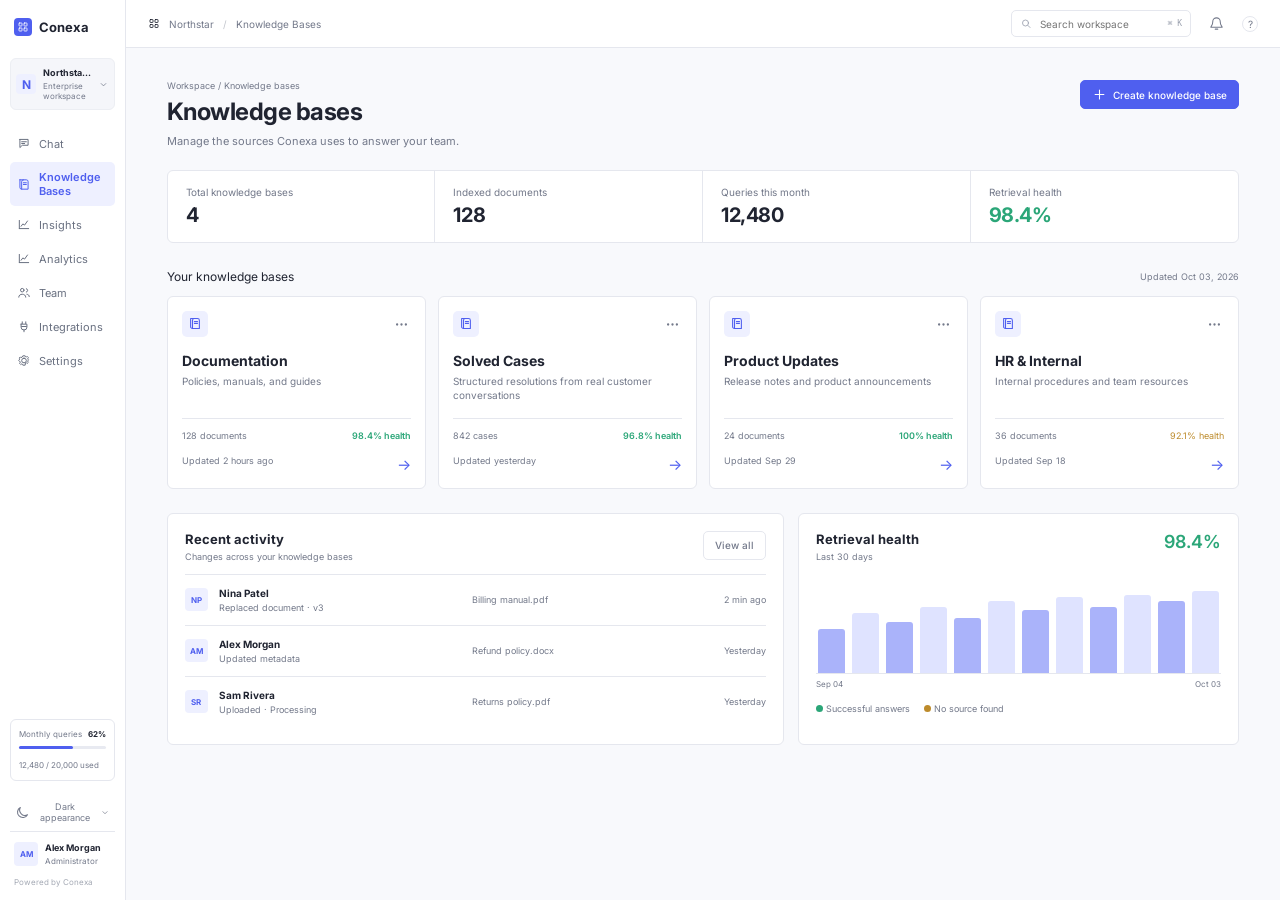
==== commit 07827573: "V1" ====
--- a/src/index.html
+++ b/src/index.html
@@ -1,96 +1,16 @@
-<!doctype html>
+﻿<!doctype html>
 <html lang="en">
   <head>
     <meta charset="UTF-8" />
     <meta name="viewport" content="width=device-width, initial-scale=1.0" />
-    <title>Conexa AI</title>
+    <title>Conexa</title>
     <link rel="preconnect" href="https://fonts.googleapis.com" />
     <link rel="preconnect" href="https://fonts.gstatic.com" crossorigin />
-    <link href="https://fonts.googleapis.com/css2?family=DM+Sans:wght@400;500;600;700&family=Manrope:wght@600;700;800&display=swap" rel="stylesheet" />
-    <link rel="stylesheet" href="styles.css" />
+    <link href="https://fonts.googleapis.com/css2?family=Inter:wght@400;500;600;700&display=swap" rel="stylesheet" />
+    <link rel="stylesheet" href="./styles.css" />
   </head>
   <body>
-    <div class="app-shell">
-      <aside class="sidebar">
-        <div class="brand">
-          <div class="brand-mark"><span></span><span></span><span></span></div>
-          <div><strong>conexa<span> AI</span></strong><small>AI OPERATIONS</small></div>
-        </div>
-
-        <button class="new-chat" id="newChat"><span>+</span> New conversation</button>
-
-        <nav class="nav-list" aria-label="Main navigation">
-          <a class="nav-item active" href="#" data-view="chat"><span class="nav-icon">✦</span> Ask Conexa AI</a>
-          <a class="nav-item" href="#" data-view="knowledge"><span class="nav-icon">▤</span> Knowledge base <b>4</b></a>
-          <a class="nav-item" href="#" data-view="activity"><span class="nav-icon">◷</span> Recent activity</a>
-        </nav>
-
-        <div class="sidebar-section">
-          <label>Recent conversations</label>
-          <button class="history-item selected" data-title="Vehicle return policy"><span class="history-dot"></span><span>Vehicle return policy</span><time>Now</time><b class="delete-history" aria-label="Delete chat">×</b></button>
-          <button class="history-item" data-title="Roadside assistance SLA"><span class="history-dot"></span><span>Roadside assistance SLA</span><time>2h</time><b class="delete-history" aria-label="Delete chat">×</b></button>
-          <button class="history-item" data-title="Winter tire coverage"><span class="history-dot"></span><span>Winter tire coverage</span><time>Yesterday</time><b class="delete-history" aria-label="Delete chat">×</b></button>
-        </div>
-
-        <div class="sidebar-footer">
-          <div class="security-badge"><span>✓</span><div><strong>Cloud workspace</strong><small>Encrypted · Team-ready</small></div></div>
-          <button class="user-profile" id="adminProfile"><div class="avatar">CY</div><div><strong>Cristopher Baca</strong><small>Application administrator</small></div><span class="more">•••</span></button>
-        </div>
-      </aside>
-
-      <main class="main-content">
-        <header class="topbar">
-          <div class="breadcrumbs"><span>Workspace</span><i>/</i><strong id="breadcrumbTitle">Ask Conexa AI</strong></div>
-          <div class="top-actions"><span class="live-pill"><span></span> System operational</span><button class="theme-toggle" id="themeToggle" aria-label="Switch to dark theme">☾ <span>Dark</span></button><button class="icon-button" id="notificationsButton" aria-label="Notifications">♧</button><button class="help-button" id="helpButton">?</button></div>
-        </header>
-
-        <div class="content-scroll">
-          <section class="workspace-grid">
-            <div class="chat-panel">
-              <div class="panel-heading"><div><h2>Ask anything about operations</h2><p>Answers combine your simulated RAG context with ChatGPT.</p></div><button class="dots" id="chatMenuButton">•••</button></div>
-              <div class="conversation" id="conversation">
-                <div class="message assistant">
-                  <div class="message-avatar">✦</div>
-                  <div><div class="message-meta"><strong>Conexa AI</strong><span>just now</span></div><div class="message-bubble">Hi Cristopher — I’m ready to help with Avis and Budget operations. Ask me about policies, procedures, fleet, or customer support.</div><div class="suggestions"><button class="suggestion">What is our vehicle return policy?</button><button class="suggestion">How do I escalate a roadside case?</button><button class="suggestion">Show me the latest fleet checklist</button></div></div>
-                </div>
-              </div>
-              <div class="composer-wrap">
-                <div class="composer"><textarea id="prompt" rows="1" placeholder="Ask a question about your operations..."></textarea><button id="sendButton" class="send-button" aria-label="Send message">↑</button></div>
-                <div class="composer-meta"><span><span class="lock">⌾</span> Cloud workspace · Encrypted transport</span><span><kbd>Enter</kbd> to send <kbd>Shift + Enter</kbd> for new line</span></div>
-              </div>
-            </div>
-
-            <aside class="context-panel">
-              <div class="context-header"><h2>Workspace context</h2><button class="dots">•••</button></div>
-              <div class="context-block"><div class="context-label"><span class="label-icon">⌘</span> Simulated RAG pipelines</div><div class="rag-card"><div class="rag-title"><span class="rag-icon blue-rag">R1</span><div><strong>Fleet &amp; Policies RAG</strong><small>Operational playbooks · 742 chunks</small></div><span class="rag-status">Ready</span></div><div class="rag-meta"><span>Hybrid search</span><span>0.18 sec</span></div></div><div class="rag-card"><div class="rag-title"><span class="rag-icon violet-rag">R2</span><div><strong>Customer Care RAG</strong><small>Support cases · 418 chunks</small></div><span class="rag-status">Ready</span></div><div class="rag-meta"><span>Semantic search</span><span>0.24 sec</span></div></div><button class="view-all">Manage simulated sources <span>→</span></button></div>
-              <div class="context-block"><div class="context-label"><span class="label-icon">⌘</span> Knowledge sources</div><div class="source-list"><div class="source"><span class="source-logo avis">A</span><div><strong>Avis Operations</strong><small>742 documents</small></div><span class="source-status"></span></div><div class="source"><span class="source-logo budget">B</span><div><strong>Budget Operations</strong><small>418 documents</small></div><span class="source-status"></span></div><div class="source"><span class="source-logo policy">▤</span><div><strong>Shared policies</strong><small>124 documents</small></div><span class="source-status"></span></div></div><button class="view-all" id="knowledgeButton">View knowledge base <span>→</span></button></div>
-              <div class="context-block health"><div class="context-label"><span class="label-icon">⌁</span> Retrieval health <span class="healthy">Healthy</span></div><div class="health-meter"><span></span></div><div class="health-values"><span>Index freshness</span><strong>Updated 8 min ago</strong></div><div class="health-values"><span>Avg. retrieval</span><strong>0.42 sec</strong></div></div>
-              <div class="context-block api-block"><div class="context-label"><span class="label-icon">⌘</span> ChatGPT API connection</div><label class="api-label" for="apiKey">API key <span>Required to chat</span></label><div class="api-input"><input id="apiKey" type="password" placeholder="sk-proj-••••••••••••" autocomplete="off" /><button id="toggleKey" type="button" aria-label="Show API key">Show</button></div><button class="save-api" id="saveApi">Test &amp; enable chat</button><small class="api-note" id="apiStatus">Not connected · key stays in memory only</small></div>
-              <div class="tip-card"><span class="tip-spark">✦</span><div><strong>Tip for better answers</strong><p>Include a location, team, or policy name in your question for more precise results.</p></div></div>
-            </aside>
-          </section>
-          <section class="app-view knowledge-view" id="knowledgeView" hidden>
-            <div class="view-heading"><div><span class="eyebrow">KNOWLEDGE BASE</span><h2>Manage your simulated RAGs</h2><p>Edit the content that Conexa AI uses as retrieval context.</p></div><div class="view-actions"><select id="ragTarget"><option value="fleet">Fleet &amp; Policies RAG</option><option value="care">Customer Care RAG</option></select><button class="primary-action" id="addDocument">+ Add document</button></div></div>
-            <div class="rag-manager-grid">
-              <article class="rag-manager-card"><div class="manager-top"><span class="rag-icon blue-rag">R1</span><div><h3>Fleet &amp; Policies RAG</h3><small>fleet-policies-rag.json · 6 documents</small></div><span class="rag-status">Indexed</span></div><p>Vehicle returns, fleet inspections, branch procedures, and rental policy guidance.</p><div class="tag-row"><span>Hybrid search</span><span>1,024 chunks</span><span>Updated today</span></div><button class="secondary-action rag-editor" data-rag="fleet">Open RAG documents →</button></article>
-              <article class="rag-manager-card"><div class="manager-top"><span class="rag-icon violet-rag">R2</span><div><h3>Customer Care RAG</h3><small>customer-care-rag.json · 6 documents</small></div><span class="rag-status">Indexed</span></div><p>Roadside assistance, escalations, customer cases, and service recovery playbooks.</p><div class="tag-row"><span>Semantic search</span><span>768 chunks</span><span>Updated today</span></div><button class="secondary-action rag-editor" data-rag="care">Open RAG documents →</button></article>
-            </div>
-            <div class="document-editor" id="documentEditor"><div class="editor-heading"><h3 id="editorTitle">RAG documents</h3><button class="secondary-action" id="closeEditor">Close</button></div><form class="document-form" id="documentForm"><input id="documentTitle" required placeholder="Document title" /><textarea id="documentContent" required rows="3" placeholder="Add retrieval content for this RAG..."></textarea><button class="primary-action" type="submit">Add to selected RAG</button></form><div id="documentList"></div></div>
-          </section>
-          <section class="app-view activity-view" id="activityView" hidden>
-            <div class="view-heading"><div><span class="eyebrow">RECENT ACTIVITY</span><h2>Conversation history</h2><p>Open a previous chat to continue where you left off.</p></div><button class="secondary-action" id="clearActivity">Clear activity</button></div>
-            <div class="activity-list" id="activityList"></div>
-          </section>
-          <section class="app-view help-view" id="helpView" hidden>
-            <div class="view-heading"><div><span class="eyebrow">HELP CENTER</span><h2>How to use Conexa AI</h2><p>A quick guide for the application administrator.</p></div></div>
-            <div class="help-grid"><article><span>01</span><h3>Connect ChatGPT</h3><p>Enter your API key in the workspace context panel and select “Test &amp; enable chat”. The key stays in memory for this browser session.</p></article><article><span>02</span><h3>Manage RAGs</h3><p>Open Knowledge base to inspect the two simulated retrieval sources and add prototype documents to either pipeline.</p></article><article><span>03</span><h3>Review conversations</h3><p>Recent activity stores the prototype’s conversation summaries so an administrator can reopen a previous question.</p></article></div>
-          </section>
-          <footer>Conexa AI v1.0 <span>•</span> Built for internal use <span>•</span> <a href="#">Privacy & security</a></footer>
-        </div>
-        <div class="toast" id="toast" role="status"></div>
-        <div class="admin-modal" id="adminModal" aria-hidden="true"><div class="admin-card"><div class="admin-heading"><div><span class="eyebrow">ADMINISTRATION</span><h2>Application control center</h2></div><button class="modal-close" id="closeAdmin">×</button></div><div class="admin-grid"><div class="admin-stat"><small>Role</small><strong>Application administrator</strong><span>Full cloud workspace access</span></div><div class="admin-stat"><small>RAG pipelines</small><strong>2 active</strong><span>Fleet + Customer Care</span></div><div class="admin-stat"><small>API session</small><strong id="adminApiState">Not connected</strong><span>Memory-only credential</span></div></div><div class="admin-api"><label for="adminApiKey">ChatGPT API key</label><div class="api-input"><input id="adminApiKey" type="password" placeholder="sk-proj-••••••••••••" autocomplete="off" /><button id="adminTestApi" type="button">Connect</button></div></div><div class="admin-actions"><button id="adminClear">Clear chat history</button><button id="adminReset">Reset prototype state</button></div></div></div>
-      </main>
-    </div>
-    <script type="module" src="app.js"></script>
+    <div id="app"></div>
+    <script type="module" src="./js/app.js"></script>
   </body>
 </html>
--- a/src/styles.css
+++ b/src/styles.css
@@ -1,1543 +1,5 @@
-:root {
-    --ink: #17233d;
-    --muted: #74809b;
-    --line: #e8ecf4;
-    --blue: #496cf4;
-    --bg: #f7f8fc;
-    --violet: #7b62da;
-    font-family: "DM Sans", sans-serif;
-    color: var(--ink)
-}
-
-* {
-    box-sizing: border-box
-}
-
-body {
-    margin: 0;
-    background: var(--bg);
-    min-height: 100vh
-}
-
-.app-shell {
-    display: flex;
-    min-height: 100vh
-}
-
-.sidebar {
-    width: 264px;
-    background: #fff;
-    border-right: 1px solid var(--line);
-    padding: 28px 17px 18px;
-    display: flex;
-    flex-direction: column
-}
-
-.brand {
-    display: flex;
-    align-items: center;
-    gap: 10px;
-    padding: 0 13px 33px
-}
-
-.brand strong {
-    display: block;
-    font: 800 20px Manrope, sans-serif;
-    letter-spacing: -.8px
-}
-
-.brand strong span {
-    color: var(--blue)
-}
-
-.brand small {
-    font-size: 8px;
-    color: #9ba5ba;
-    letter-spacing: 2px;
-    font-weight: 700
-}
-
-.brand-mark {
-    display: flex;
-    align-items: flex-end;
-    gap: 3px;
-    height: 24px
-}
-
-.brand-mark span {
-    width: 5px;
-    border-radius: 6px;
-    background: var(--blue);
-    display: block
-}
-
-.brand-mark span:first-child {
-    height: 12px
-}
-
-.brand-mark span:nth-child(2) {
-    height: 20px
-}
-
-.brand-mark span:last-child {
-    height: 16px;
-    background: #85a0ff
-}
-
-.new-chat {
-    width: 100%;
-    border: 0;
-    border-radius: 9px;
-    background: var(--blue);
-    color: #fff;
-    padding: 12px;
-    font: 600 12px "DM Sans";
-    cursor: pointer;
-    box-shadow: 0 5px 12px #496cf42b
-}
-
-.new-chat span {
-    font-size: 18px;
-    vertical-align: -1px;
-    margin-right: 6px
-}
-
-.nav-list {
-    padding: 23px 0;
-    border-bottom: 1px solid var(--line)
-}
-
-.nav-item {
-    display: flex;
-    align-items: center;
-    gap: 12px;
-    text-decoration: none;
-    color: #697692;
-    padding: 11px 13px;
-    border-radius: 8px;
-    font-size: 12px;
-    font-weight: 600;
-    margin: 2px 0
-}
-
-.nav-item.active {
-    background: #eef2ff;
-    color: #3854cd
-}
-
-.nav-icon {
-    font-size: 16px;
-    width: 17px;
-    text-align: center
-}
-
-.nav-item b {
-    margin-left: auto;
-    border-radius: 10px;
-    background: #edeaff;
-    color: #7b62da;
-    padding: 2px 7px;
-    font-size: 10px
-}
-
-.sidebar-section {
-    padding: 22px 10px
-}
-
-.sidebar-section label {
-    display: block;
-    text-transform: uppercase;
-    font-size: 9px;
-    font-weight: 700;
-    letter-spacing: 1.3px;
-    color: #aab2c3;
-    margin: 0 3px 12px
-}
-
-.history-item {
-    width: 100%;
-    display: flex;
-    align-items: center;
-    border: 0;
-    background: transparent;
-    text-align: left;
-    color: #68748e;
-    padding: 10px 3px;
-    border-radius: 7px;
-    font: 500 11px "DM Sans";
-    cursor: pointer
-}
-
-.history-item.selected {
-    background: #f6f7fb;
-    color: var(--ink)
-}
-
-.history-dot {
-    width: 5px;
-    height: 5px;
-    border-radius: 50%;
-    background: #bec7da;
-    margin-right: 10px
-}
-
-.history-item.selected .history-dot {
-    background: var(--blue)
-}
-
-.history-item time {
-    margin-left: auto;
-    color: #aab3c4;
-    font-size: 10px
-}
-
-.sidebar-footer {
-    margin-top: auto
-}
-
-.security-badge {
-    display: flex;
-    gap: 9px;
-    align-items: center;
-    border: 1px solid #e2eee8;
-    background: #f6fbf8;
-    border-radius: 8px;
-    padding: 11px 10px;
-    margin-bottom: 15px
-}
-
-.security-badge>span {
-    background: #d9f4e5;
-    color: #249460;
-    border-radius: 50%;
-    width: 20px;
-    height: 20px;
-    text-align: center;
-    padding-top: 2px;
-    font-size: 12px
-}
-
-.security-badge strong,
-.security-badge small,
-.user-profile strong,
-.user-profile small {
-    display: block
-}
-
-.security-badge strong {
-    font-size: 10px
-}
-
-.security-badge small,
-.user-profile small {
-    font-size: 9px;
-    color: #8c97ad;
-    margin-top: 3px
-}
-
-.user-profile {
-    display: flex;
-    align-items: center;
-    gap: 9px;
-    padding: 7px 5px;
-    width: 100%;
-    border: 0;
-    background: transparent;
-    text-align: left;
-    cursor: pointer
-}
-
-.avatar {
-    width: 30px;
-    height: 30px;
-    border-radius: 50%;
-    background: #dfe5ff;
-    color: #4762d1;
-    display: grid;
-    place-items: center;
-    font-size: 10px;
-    font-weight: 700
-}
-
-.user-profile strong {
-    font-size: 10px
-}
-
-.more {
-    margin-left: auto;
-    color: #9ba5b9;
-    font-size: 12px
-}
-
-.main-content {
-    flex: 1;
-    min-width: 0
-}
-
-.topbar {
-    height: 76px;
-    background: #fff;
-    border-bottom: 1px solid var(--line);
-    display: flex;
-    align-items: center;
-    justify-content: space-between;
-    padding: 0 43px
-}
-
-.breadcrumbs {
-    font-size: 11px;
-    color: #abb4c6
-}
-
-.breadcrumbs i {
-    font-style: normal;
-    padding: 0 10px;
-    color: #d1d6e1
-}
-
-.breadcrumbs strong {
-    color: #55617c
-}
-
-.top-actions {
-    display: flex;
-    align-items: center;
-    gap: 15px
-}
-
-.live-pill {
-    color: #43a979;
-    background: #effaf4;
-    border-radius: 20px;
-    padding: 6px 11px;
-    font-size: 10px;
-    font-weight: 600
-}
-
-.live-pill span {
-    display: inline-block;
-    width: 6px;
-    height: 6px;
-    border-radius: 50%;
-    background: #39bb77;
-    margin-right: 5px
-}
-
-.icon-button,
-.help-button,
-.dots {
-    border: 0;
-    background: none;
-    color: #a2abc0;
-    cursor: pointer
-}
-
-.help-button {
-    border: 1px solid #cbd1de;
-    border-radius: 50%;
-    width: 19px;
-    height: 19px;
-    padding: 0;
-    font-size: 11px
-}
-
-.content-scroll {
-    max-width: 1260px;
-    margin: auto;
-    padding: 42px 43px 28px
-}
-
-.hero {
-    display: flex;
-    justify-content: space-between;
-    align-items: flex-start;
-    margin-bottom: 31px
-}
-
-.eyebrow {
-    font-size: 10px;
-    letter-spacing: 1.6px;
-    color: #8793ae;
-    font-weight: 700;
-    margin-bottom: 12px
-}
-
-.spark {
-    color: var(--blue);
-    font-size: 15px;
-    margin-right: 7px
-}
-
-h1 {
-    font: 800 31px Manrope, sans-serif;
-    letter-spacing: -1.2px;
-    margin: 0 0 8px
-}
-
-h1 span {
-    color: var(--blue)
-}
-
-.hero p {
-    margin: 0;
-    color: #7d89a1;
-    font-size: 13px
-}
-
-.model-chip {
-    display: flex;
-    align-items: center;
-    gap: 9px;
-    padding: 11px 13px;
-    border: 1px solid var(--line);
-    border-radius: 8px;
-    background: #fff;
-    min-width: 180px
-}
-
-.model-chip small {
-    display: block;
-    font-size: 8px;
-    color: #a2abc0;
-    letter-spacing: 1px
-}
-
-.model-chip strong {
-    display: block;
-    font-size: 11px;
-    margin-top: 3px
-}
-
-.pulse {
-    width: 8px;
-    height: 8px;
-    border-radius: 50%;
-    background: #4bc481;
-    box-shadow: 0 0 0 4px #e7f8ee
-}
-
-.chevron {
-    margin-left: auto;
-    color: #9ba6ba
-}
-
-.stats-row {
-    display: grid;
-    grid-template-columns: repeat(3, 1fr);
-    gap: 14px;
-    margin-bottom: 27px
-}
-
-.stat-card {
-    background: #fff;
-    border: 1px solid var(--line);
-    border-radius: 9px;
-    padding: 15px 17px;
-    display: flex;
-    align-items: center;
-    gap: 12px
-}
-
-.stat-icon {
-    width: 31px;
-    height: 31px;
-    border-radius: 8px;
-    display: grid;
-    place-items: center;
-    font-size: 17px
-}
-
-.stat-icon.blue {
-    color: #5171ee;
-    background: #edf1ff
-}
-
-.stat-icon.green {
-    color: #35a878;
-    background: #e8f8f0
-}
-
-.stat-icon.violet {
-    color: #8a6bdf;
-    background: #f0ecff
-}
-
-.stat-card small {
-    display: block;
-    color: #8c97ad;
-    font-size: 10px
-}
-
-.stat-card strong {
-    font: 700 17px Manrope, sans-serif;
-    display: block;
-    margin-top: 4px
-}
-
-.stat-card em {
-    font: 500 9px "DM Sans";
-    color: #9ba5b7;
-    font-style: normal;
-    margin-left: 4px
-}
-
-.stat-change {
-    margin-left: auto;
-    color: #40ad78;
-    font-size: 10px;
-    font-weight: 700
-}
-
-.workspace-grid {
-    display: grid;
-    grid-template-columns: minmax(0, 1fr) 285px;
-    gap: 18px
-}
-
-.chat-panel,
-.context-panel {
-    background: #fff;
-    border: 1px solid var(--line);
-    border-radius: 10px
-}
-
-.chat-panel {
-    min-height: 560px;
-    display: flex;
-    flex-direction: column
-}
-
-.panel-heading,
-.context-header {
-    display: flex;
-    justify-content: space-between;
-    padding: 21px 23px 18px;
-    border-bottom: 1px solid var(--line)
-}
-
-h2 {
-    font: 700 13px Manrope, sans-serif;
-    margin: 0
-}
-
-.panel-heading p {
-    color: #98a2b7;
-    margin: 6px 0 0;
-    font-size: 10px
-}
-
-.conversation {
-    padding: 25px 24px;
-    flex: 1
-}
-
-.message {
-    display: flex;
-    gap: 11px;
-    max-width: 680px
-}
-
-.message-avatar {
-    width: 28px;
-    height: 28px;
-    border-radius: 8px;
-    background: #edf1ff;
-    color: #4c6bed;
-    display: grid;
-    place-items: center;
-    flex: 0 0 auto
-}
-
-.message-meta {
-    font-size: 10px;
-    margin: 2px 0 8px
-}
-
-.message-meta strong {
-    margin-right: 8px
-}
-
-.message-meta span {
-    color: #a2abc0
-}
-
-.message-bubble {
-    font-size: 12px;
-    line-height: 1.65;
-    background: #f7f8fc;
-    border: 1px solid #edf0f6;
-    color: #4c5872;
-    padding: 12px 14px;
-    border-radius: 0 9px 9px 9px
-}
-
-.suggestions {
-    display: flex;
-    flex-wrap: wrap;
-    gap: 7px;
-    margin-top: 13px
-}
-
-.suggestion {
-    font: 500 10px "DM Sans";
-    color: #5770d4;
-    background: #fff;
-    border: 1px solid #dce3ff;
-    border-radius: 6px;
-    padding: 8px 10px;
-    cursor: pointer
-}
-
-.suggestion:hover {
-    background: #f3f5ff
-}
-
-.composer-wrap {
-    padding: 0 23px 19px
-}
-
-.composer {
-    border: 1px solid #dce2ef;
-    border-radius: 9px;
-    display: flex;
-    align-items: flex-end;
-    padding: 7px 8px 7px 12px;
-    box-shadow: 0 3px 12px #1a2c5910
-}
-
-.composer textarea {
-    resize: none;
-    border: 0;
-    outline: 0;
-    flex: 1;
-    font: 12px "DM Sans";
-    color: var(--ink);
-    padding: 6px 0
-}
-
-.send-button {
-    width: 29px;
-    height: 29px;
-    border: 0;
-    border-radius: 7px;
-    background: var(--blue);
-    color: white;
-    font-size: 18px;
-    cursor: pointer
-}
-
-.composer-meta {
-    display: flex;
-    justify-content: space-between;
-    color: #a2acc0;
-    font-size: 9px;
-    margin-top: 10px
-}
-
-.lock {
-    color: #65ad88;
-    margin-right: 4px
-}
-
-.composer-meta kbd {
-    font: 9px "DM Sans";
-    border: 1px solid #d8deea;
-    background: #fafbfc;
-    border-radius: 3px;
-    padding: 2px 4px
-}
-
-.context-panel {
-    padding-bottom: 18px
-}
-
-.context-header {
-    padding: 21px 18px
-}
-
-.context-block {
-    padding: 20px 18px 18px;
-    border-bottom: 1px solid var(--line)
-}
-
-.context-label {
-    color: #5d6983;
-    font-size: 10px;
-    font-weight: 700;
-    display: flex;
-    align-items: center;
-    gap: 8px
-}
-
-.label-icon {
-    color: #8390ae;
-    font-size: 16px
-}
-
-.source-list {
-    margin-top: 14px
-}
-
-.source {
-    display: flex;
-    align-items: center;
-    gap: 9px;
-    margin: 13px 0
-}
-
-.source-logo {
-    display: grid;
-    place-items: center;
-    width: 27px;
-    height: 27px;
-    border-radius: 7px;
-    font: 800 14px Manrope
-}
-
-.source-logo.avis {
-    background: #ffeaea;
-    color: #e55054
-}
-
-.source-logo.budget {
-    background: #fff4dc;
-    color: #dc9c20
-}
-
-.source-logo.policy {
-    background: #edf1ff;
-    color: #5470e7;
-    font-size: 13px
-}
-
-.source strong,
-.source small {
-    display: block
-}
-
-.source strong {
-    font-size: 10px
-}
-
-.source small {
-    color: #9aa4b8;
-    font-size: 9px;
-    margin-top: 2px
-}
-
-.source-status {
-    margin-left: auto;
-    width: 6px;
-    height: 6px;
-    border-radius: 50%;
-    background: #51c68b
-}
-
-.view-all {
-    border: 0;
-    background: none;
-    color: #4d68dc;
-    font: 600 10px "DM Sans";
-    padding: 8px 0 0;
-    cursor: pointer
-}
-
-.view-all span {
-    margin-left: 28px
-}
-
-.health {
-    border: 0
-}
-
-.healthy {
-    color: #37ab79;
-    background: #eff9f3;
-    padding: 4px 7px;
-    border-radius: 4px;
-    font-size: 9px;
-    margin-left: auto
-}
-
-.health-meter {
-    height: 5px;
-    border-radius: 9px;
-    background: #eaf1ee;
-    margin: 16px 0 12px;
-    overflow: hidden
-}
-
-.health-meter span {
-    display: block;
-    width: 94%;
-    height: 100%;
-    background: #55c28b;
-    border-radius: 9px
-}
-
-.health-values {
-    display: flex;
-    justify-content: space-between;
-    font-size: 9px;
-    color: #919caf;
-    margin-top: 8px
-}
-
-.health-values strong {
-    font-weight: 600;
-    color: #5f6b84
-}
-
-.tip-card {
-    margin: 18px;
-    background: #f6f4ff;
-    border: 1px solid #e8e2ff;
-    border-radius: 8px;
-    padding: 13px 11px;
-    display: flex;
-    gap: 9px
-}
-
-.tip-spark {
-    color: #8667e0;
-    font-size: 14px
-}
-
-.tip-card strong {
-    font-size: 10px;
-    color: #55438e
-}
-
-.tip-card p {
-    font-size: 9px;
-    color: #8276a4;
-    line-height: 1.5;
-    margin: 5px 0 0
-}
-
-footer {
-    text-align: center;
-    color: #a9b1c2;
-    font-size: 9px;
-    margin-top: 23px
-}
-
-footer span {
-    padding: 0 5px;
-    color: #d2d7e1
-}
-
-footer a {
-    color: #8090ba
-}
-
-@media(max-width:850px) {
-    .sidebar {
-        width: 220px
-    }
-
-    .content-scroll {
-        padding: 30px 22px
-    }
-
-    .topbar {
-        padding: 0 22px
-    }
-
-    .workspace-grid {
-        grid-template-columns: 1fr
-    }
-
-    .context-panel {
-        display: grid;
-        grid-template-columns: 1fr 1fr
-    }
-
-    .context-header {
-        grid-column: 1/-1
-    }
-
-    .tip-card {
-        grid-column: 1/-1
-    }
-
-    .stats-row {
-        gap: 8px
-    }
-
-    .stat-card {
-        padding: 12px
-    }
-
-    .stat-card em {
-        display: none
-    }
-}
-
-@media(max-width:620px) {
-    .sidebar {
-        display: none
-    }
-
-    .dark-theme .user-profile strong,
-    .dark-theme .user-profile small { color: var(--ink) }
-    .dark-theme .user-profile small { color: #9aa6c0 }
-    .dark-theme .user-profile:hover { background: #1d263a; border-radius: 7px }
-    .chat-panel { min-height: 680px }
-    .conversation { min-height: 460px; max-height: 560px; overflow: auto }
-    .app-view { background: #fff; border: 1px solid var(--line); border-radius: 10px; padding: 28px; min-height: 590px }
-    .view-heading { display: flex; justify-content: space-between; align-items: flex-start; margin-bottom: 25px }
-    .view-heading h2 { font-size: 20px; margin: 8px 0 }
-    .view-heading p { margin: 0; color: var(--muted); font-size: 12px }
-    .primary-action, .secondary-action { border-radius: 7px; padding: 10px 13px; font: 600 10px "DM Sans"; cursor: pointer }
-    .primary-action { border: 0; background: var(--blue); color: #fff }
-    .secondary-action { background: var(--bg); border: 1px solid var(--line); color: var(--ink) }
-    .rag-manager-grid { display: grid; grid-template-columns: 1fr 1fr; gap: 16px }
-    .rag-manager-card { border: 1px solid var(--line); border-radius: 10px; padding: 18px }
-    .manager-top { display: flex; align-items: center; gap: 10px }
-    .manager-top h3 { font: 700 14px Manrope; margin: 0 0 4px }
-    .manager-top small { color: var(--muted); font-size: 9px }
-    .manager-top .rag-status { margin-left: auto }
-    .rag-manager-card > p { font-size: 11px; color: var(--muted); line-height: 1.6; margin: 18px 0 }
-    .tag-row { display: flex; gap: 6px; flex-wrap: wrap; margin-bottom: 18px }
-    .tag-row span { font-size: 8px; color: var(--muted); background: var(--bg); border-radius: 4px; padding: 5px 7px }
-    .document-editor { display: none; margin-top: 22px; border-top: 1px solid var(--line); padding-top: 20px }
-    .document-editor.visible { display: block }
-    .editor-heading { display: flex; justify-content: space-between; align-items: center }
-    .editor-heading h3 { font: 700 13px Manrope }
-    .document-row { display: flex; justify-content: space-between; gap: 15px; border: 1px solid var(--line); border-radius: 8px; padding: 12px; margin-top: 9px }
-    .document-row strong { font-size: 11px }
-    .document-row p { color: var(--muted); font-size: 10px; line-height: 1.5; margin: 6px 0 0 }
-    .delete-document { align-self: flex-start; border: 0; background: none; color: #c85e6a; font: 600 9px "DM Sans"; cursor: pointer }
-    .activity-list { display: grid; gap: 9px }
-    .activity-item { display: flex; align-items: center; gap: 13px; text-align: left; width: 100%; border: 1px solid var(--line); background: transparent; color: var(--ink); border-radius: 8px; padding: 15px; cursor: pointer }
-    .activity-item:hover { border-color: var(--blue); background: var(--bg) }
-    .activity-icon { color: var(--blue); font-size: 17px }
-    .activity-item strong, .activity-item small { display: block }
-    .activity-item strong { font-size: 11px }
-    .activity-item small { color: var(--muted); font-size: 10px; margin-top: 4px }
-    .activity-item time { margin-left: auto; color: var(--muted); font-size: 9px }
-    .activity-arrow { color: var(--blue) }
-    .help-grid { display: grid; grid-template-columns: repeat(3, 1fr); gap: 15px }
-    .help-grid article { background: var(--bg); border: 1px solid var(--line); border-radius: 9px; padding: 18px }
-    .help-grid article > span { color: var(--blue); font: 800 20px Manrope }
-    .help-grid h3 { font: 700 13px Manrope }
-    .help-grid p { color: var(--muted); font-size: 11px; line-height: 1.6 }
-    .dark-theme .app-view, .dark-theme .rag-manager-card { background: #151e30 }
-    .dark-theme .activity-item, .dark-theme .document-row, .dark-theme .help-grid article { background: #111a2a }
-    .dark-theme, .dark-theme body { --ink: #f3f4f6; --muted: #9ca3af; --line: #27272a; --bg: #09090b; background: #050506; color: #f3f4f6 }
-    .dark-theme .sidebar, .dark-theme .topbar, .dark-theme .chat-panel, .dark-theme .app-view, .dark-theme .admin-card { background: #0f1012; border-color: #27272a }
-    .dark-theme .nav-item.active { background: #1d1d20; color: #c4d1ff }
-    .dark-theme .history-item.selected, .dark-theme .history-item:hover { background: #1b1b1e }
-    .dark-theme .message-bubble { background: #18181b; border-color: #27272a; color: #e4e4e7 }
-    .dark-theme .composer { background: #0f1012; border-color: #3f3f46 }
-    .dark-theme .rag-card, .dark-theme .api-input, .dark-theme .theme-toggle, .dark-theme .admin-stat, .dark-theme .modal-close { background: #09090b; border-color: #27272a }
-    .dark-theme .suggestion { background: #121214; border-color: #3f3f46; color: #c4d1ff }
-    .dark-theme .tip-card { background: #17151f; border-color: #373044 }
-    .dark-theme .tip-card strong { color: #ddd6fe }
-    .dark-theme .tip-card p { color: #b8acd8 }
-    .dark-theme .security-badge { background: #101b17; border-color: #234236 }
-    .dark-theme .help-grid article { background: #141416 }
-    .dark-theme .activity-item:hover { background: #18181b }
-    .dark-theme .primary-action, .dark-theme .save-api, .dark-theme .send-button { background: #6d7fff; color: #fff }
-    .dark-theme .top-greeting, .dark-theme .user-profile strong { color: #f3f4f6 }
-    .top-greeting { display: none }
-    body { overflow: hidden }
-    .main-content { height: 100vh; overflow: hidden }
-    .content-scroll { height: calc(100vh - 76px); overflow: hidden }
-    .workspace-grid, .chat-panel { height: 100% }
-    .chat-panel { min-height: 0 !important }
-    .conversation { min-height: 0 !important; max-height: none; overflow-y: auto; scrollbar-width: none }
-    .conversation::-webkit-scrollbar { display: none }
-    .app-view { height: 100%; min-height: 0 !important; overflow-y: auto; scrollbar-width: none }
-    .app-view::-webkit-scrollbar { display: none }
-    button, select, input, textarea { transition: border-color .18s, background .18s, color .18s, transform .18s, box-shadow .18s }
-    button:hover { transform: translateY(-1px) }
-    .new-chat, .primary-action, .save-api, .send-button { box-shadow: 0 8px 18px #496cf426 }
-    .new-chat:active, .primary-action:active, .save-api:active, .send-button:active { transform: translateY(0) scale(.98) }
-    .view-actions { display: flex; align-items: center; gap: 8px }
-    .view-actions select { border: 1px solid var(--line); border-radius: 7px; background: var(--bg); color: var(--ink); padding: 9px; font: 600 10px "DM Sans" }
-    .document-form { display: grid; gap: 8px; margin: 16px 0 }
-    .document-form input, .document-form textarea { width: 100%; border: 1px solid var(--line); border-radius: 7px; padding: 10px; background: var(--bg); color: var(--ink); font: 11px "DM Sans"; resize: vertical }
-    .document-form .primary-action { justify-self: start }
-    .activity-item { padding: 0; overflow: hidden }
-    .activity-open { display: flex; align-items: center; gap: 13px; flex: 1; text-align: left; border: 0; background: transparent; color: inherit; padding: 15px }
-    .delete-chat { width: 38px; height: 100%; border: 0; border-left: 1px solid var(--line); background: transparent; color: #c85e6a; font-size: 18px; cursor: pointer }
-    .delete-chat:hover { background: #fff0f1 }
-    .delete-history { display: none; margin-left: 4px; border: 0; background: transparent; color: #c85e6a; font-size: 14px; cursor: pointer }
-    .history-item:hover .delete-history { display: inline-block }
-    .history-item:hover time { display: none }
-    .dark-theme .activity-item:hover { background: #202e51 }
-
-    /* Full-canvas chat defaults apply at every viewport size. */
-    @media(min-width:621px) {
-        .context-panel { display: none }
-        .workspace-grid { display: block }
-        .chat-panel { min-height: calc(100vh - 130px) }
-        .conversation { min-height: calc(100vh - 280px); max-height: none }
-    }
-
-    .context-panel { display: none }
-    .workspace-grid { display: block }
-    .top-greeting { margin-left: 18px; color: var(--ink); font-weight: 700 }
-    .top-greeting span { color: var(--blue) }
-    .stats-row { display: none }
-    .hero { display: none }
-    .workspace-grid { display: block }
-    .chat-panel { min-height: calc(100vh - 130px); border-radius: 12px }
-    .conversation { min-height: calc(100vh - 280px); max-height: none }
-    .context-panel { display: none }
-    .content-scroll { max-width: none; padding: 22px 28px 20px }
-    .app-view { min-height: calc(100vh - 130px) }
-    .admin-api { margin: 20px 0; padding: 14px; border: 1px solid var(--line); border-radius: 8px; background: var(--bg) }
-    .admin-api label { display: block; color: var(--muted); font-size: 10px; margin-bottom: 7px }
-    .admin-api .api-input { background: transparent }
-    .dark-theme .admin-api { background: #111a2a }
-    @media(max-width:850px) { .rag-manager-grid, .help-grid { grid-template-columns: 1fr } }
-
-    .topbar {
-        height: 60px
-    }
-
-    .hero {
-        display: block
-    }
-
-    .model-chip {
-        margin-top: 18px
-    }
-
-    .stats-row {
-        grid-template-columns: 1fr
-    }
-
-    .content-scroll {
-        padding: 25px 15px
-    }
-
-    .composer-meta span:last-child {
-        display: none
-    }
-
-    .context-panel {
-        display: block
-    }
-}
-
-.theme-toggle {
-    display: flex;
-    align-items: center;
-    gap: 5px;
-    border: 1px solid var(--line);
-    border-radius: 20px;
-    background: var(--bg);
-    color: var(--muted);
-    padding: 6px 10px;
-    font: 600 10px "DM Sans";
-    cursor: pointer
-}
-
-.theme-toggle span {
-    font-size: 9px
-}
-
-.rag-card {
-    border: 1px solid var(--line);
-    border-radius: 8px;
-    padding: 10px;
-    margin-top: 10px;
-    background: var(--bg)
-}
-
-.rag-title {
-    display: flex;
-    align-items: center;
-    gap: 8px
-}
-
-.rag-icon {
-    width: 25px;
-    height: 25px;
-    border-radius: 6px;
-    display: grid;
-    place-items: center;
-    font-size: 8px;
-    font-weight: 800
-}
-
-.blue-rag {
-    color: #4f6feb;
-    background: #e9eeff
-}
-
-.violet-rag {
-    color: #8165d7;
-    background: #f0ebff
-}
-
-.rag-title strong,
-.rag-title small {
-    display: block
-}
-
-.rag-title strong {
-    font-size: 9px
-}
-
-.rag-title small {
-    font-size: 8px;
-    color: #9aa4b8;
-    margin-top: 2px
-}
-
-.rag-status {
-    margin-left: auto;
-    color: #38a977;
-    background: #eaf8f0;
-    border-radius: 4px;
-    padding: 3px 5px;
-    font-size: 8px
-}
-
-.rag-meta {
-    display: flex;
-    justify-content: space-between;
-    color: #9aa4b8;
-    font-size: 8px;
-    border-top: 1px solid var(--line);
-    padding-top: 8px;
-    margin-top: 9px
-}
-
-.api-label {
-    display: flex;
-    justify-content: space-between;
-    color: #8490a8;
-    font-size: 9px;
-    margin: 14px 0 6px
-}
-
-.api-label span {
-    color: #a29ac6
-}
-
-.api-input {
-    display: flex;
-    border: 1px solid var(--line);
-    border-radius: 6px;
-    overflow: hidden;
-    background: var(--bg)
-}
-
-.api-input input {
-    width: 100%;
-    min-width: 0;
-    border: 0;
-    outline: 0;
-    background: transparent;
-    color: var(--ink);
-    padding: 8px;
-    font: 9px "DM Sans"
-}
-
-.api-input button {
-    border: 0;
-    border-left: 1px solid var(--line);
-    background: transparent;
-    color: var(--blue);
-    font: 600 8px "DM Sans";
-    padding: 0 8px;
-    cursor: pointer
-}
-
-.save-api {
-    width: 100%;
-    margin-top: 8px;
-    border: 0;
-    border-radius: 6px;
-    background: var(--blue);
-    color: white;
-    padding: 7px;
-    font: 600 9px "DM Sans";
-    cursor: pointer
-}
-
-.api-note {
-    display: block;
-    color: #9aa4b8;
-    font-size: 8px;
-    margin-top: 7px;
-    line-height: 1.4
-}
-
-.api-error {
-    color: #c85e6a
-}
-
-.dark-theme {
-    --ink: #e7ebf8;
-    --muted: #8b96b2;
-    --line: #2b344b;
-    --bg: #111827;
-    --violet: #9a84f3;
-    background: #0d1422;
-    color: var(--ink)
-}
-
-.dark-theme .sidebar,
-.dark-theme .topbar,
-.dark-theme .chat-panel,
-.dark-theme .context-panel,
-.dark-theme .stat-card,
-.dark-theme .model-chip {
-    background: #151e30
-}
-
-.dark-theme .sidebar {
-    border-color: var(--line)
-}
-
-.dark-theme .topbar {
-    border-color: var(--line)
-}
-
-.dark-theme .nav-item {
-    color: #9aa6c0
-}
-
-.dark-theme .nav-item.active {
-    background: #212d50;
-    color: #aab9ff
-}
-
-.dark-theme .history-item {
-    color: #98a4bd
-}
-
-.dark-theme .history-item.selected {
-    background: #1d263a;
-    color: var(--ink)
-}
-
-.dark-theme .breadcrumbs {
-    color: #77839f
-}
-
-.dark-theme .breadcrumbs strong,
-.dark-theme .panel-heading p,
-.dark-theme .hero p {
-    color: #9aa6c0
-}
-
-.dark-theme .eyebrow,
-.dark-theme .stat-card small,
-.dark-theme .source small,
-.dark-theme .composer-meta,
-.dark-theme .health-values,
-.dark-theme footer {
-    color: #7d89a6
-}
-
-.dark-theme .message-bubble {
-    background: #1c2639;
-    border-color: #2b354b;
-    color: #c5cde0
-}
-
-.dark-theme .suggestion {
-    background: #17213a;
-    border-color: #35467d;
-    color: #aab9ff
-}
-
-.dark-theme .suggestion:hover {
-    background: #202e51
-}
-
-.dark-theme .composer {
-    background: #151e30;
-    border-color: #364158
-}
-
-.dark-theme .composer textarea {
-    background: transparent;
-    color: var(--ink)
-}
-
-.dark-theme .source-logo.avis {
-    background: #482931
-}
-
-.dark-theme .source-logo.budget {
-    background: #493b24
-}
-
-.dark-theme .source-logo.policy {
-    background: #273663
-}
-
-.dark-theme .security-badge {
-    background: #172b27;
-    border-color: #294b42
-}
-
-.dark-theme .tip-card {
-    background: #25203e;
-    border-color: #453a6d
-}
-
-.dark-theme .tip-card strong {
-    color: #c4b8f5
-}
-
-.dark-theme .tip-card p {
-    color: #a99dcc
-}
-
-.dark-theme .rag-card,
-.dark-theme .api-input,
-.dark-theme .theme-toggle {
-    background: #111a2a
-}
-
-.dark-theme .blue-rag {
-    background: #263762
-}
-
-.dark-theme .violet-rag {
-    background: #33285a
-}
-
-.dark-theme .rag-status,
-.dark-theme .healthy {
-    background: #18392e
-}
-
-.dark-theme .live-pill {
-    background: #18392e
-}
-
-.dark-theme .model-chip small {
-    color: #7d89a6
-}
-
-.dark-theme .composer-meta kbd {
-    background: #1c2639;
-    border-color: #364158
-}
-
-.dark-theme .api-input input {
-    color: var(--ink)
-}
-
-.toast {
-    position: fixed;
-    right: 24px;
-    bottom: 24px;
-    z-index: 20;
-    background: #17233d;
-    color: #fff;
-    border-radius: 8px;
-    padding: 11px 14px;
-    font-size: 11px;
-    box-shadow: 0 8px 25px #17233d33;
-    opacity: 0;
-    pointer-events: none;
-    transform: translateY(8px);
-    transition: .2s
-}
-
-.toast.visible {
-    opacity: 1;
-    transform: translateY(0)
-}
-
-.admin-modal {
-    position: fixed;
-    inset: 0;
-    z-index: 15;
-    background: #10182b66;
-    display: grid;
-    place-items: center;
-    opacity: 0;
-    pointer-events: none;
-    transition: .2s;
-    padding: 20px
-}
-
-.admin-modal.open {
-    opacity: 1;
-    pointer-events: auto
-}
-
-.admin-card {
-    width: min(520px, 100%);
-    background: #fff;
-    border: 1px solid var(--line);
-    border-radius: 12px;
-    padding: 24px;
-    box-shadow: 0 20px 50px #17233d29
-}
-
-.admin-heading {
-    display: flex;
-    justify-content: space-between;
-    align-items: flex-start
-}
-
-.admin-heading h2 {
-    font-size: 18px;
-    margin-top: 7px
-}
-
-.admin-heading .eyebrow {
-    margin: 0;
-    font-size: 9px
-}
-
-.modal-close {
-    border: 0;
-    background: var(--bg);
-    color: var(--muted);
-    border-radius: 50%;
-    width: 27px;
-    height: 27px;
-    font-size: 20px;
-    cursor: pointer
-}
-
-.admin-grid {
-    display: grid;
-    grid-template-columns: repeat(3, 1fr);
-    gap: 10px;
-    margin: 25px 0
-}
-
-.admin-stat {
-    padding: 13px;
-    background: var(--bg);
-    border: 1px solid var(--line);
-    border-radius: 8px
-}
-
-.admin-stat small,
-.admin-stat span {
-    display: block;
-    color: var(--muted);
-    font-size: 9px
-}
-
-.admin-stat strong {
-    display: block;
-    font-size: 11px;
-    margin: 8px 0
-}
-
-.admin-actions {
-    display: flex;
-    gap: 9px
-}
-
-.admin-actions button {
-    border: 1px solid var(--line);
-    background: transparent;
-    color: var(--ink);
-    border-radius: 6px;
-    padding: 8px 11px;
-    font: 600 10px "DM Sans";
-    cursor: pointer
-}
-
-.admin-actions button:hover {
-    border-color: var(--blue);
-    color: var(--blue)
-}
-
-.answer-source {
-    color: #7c8bc0;
-    font-size: 9px;
-    margin-top: 7px
-}
-
-.api-error {
-    color: #c85e6a
-}
-
-.dark-theme .admin-card {
-    background: #151e30
-}
-
-.dark-theme .admin-stat,
-.dark-theme .modal-close {
-    background: #111a2a
-}
-
-.dark-theme .toast {
-    background: #e7ebf8;
-    color: #17233d
-}
-
-/* Shared view sizing and administrator contrast. */
-.chat-panel { min-height: 680px }
-.conversation { min-height: 460px; max-height: 560px; overflow: auto }
-.dark-theme .user-profile strong { color: #e7ebf8 }
-.dark-theme .user-profile small { color: #9aa6c0 }
-.context-panel { display: none !important }
-.workspace-grid { display: block !important }
-.workspace-grid[hidden], .app-view[hidden] { display: none !important }
-@media(min-width:621px) {
-    .chat-panel { min-height: calc(100vh - 130px) }
-    .conversation { min-height: calc(100vh - 280px); max-height: none }
-}
-
-/* Final dark palette overrides the legacy blue palette above. */
-body.dark-theme { background: #050506; color: #f3f4f6 }
-body.dark-theme .sidebar,
-body.dark-theme .topbar,
-body.dark-theme .chat-panel,
-body.dark-theme .app-view,
-body.dark-theme .admin-card { background: #0f1012; border-color: #27272a }
-body.dark-theme .message-bubble { background: #18181b; border-color: #27272a; color: #e4e4e7 }
-body.dark-theme .composer { background: #0f1012; border-color: #3f3f46 }
-body.dark-theme .rag-card,
-body.dark-theme .api-input,
-body.dark-theme .theme-toggle,
-body.dark-theme .admin-stat,
-body.dark-theme .modal-close { background: #09090b; border-color: #27272a }
-body.dark-theme .nav-item.active { background: #1d1d20; color: #c4d1ff }
-body.dark-theme .history-item.selected,
-body.dark-theme .history-item:hover { background: #1b1b1e }
-html, body { overflow: hidden }
-.app-view { background: #fff; border: 1px solid var(--line); border-radius: 10px; padding: 28px; min-height: 590px }
-.view-heading { display: flex; justify-content: space-between; align-items: flex-start; margin-bottom: 25px }
-.view-heading h2 { font-size: 20px; margin: 8px 0 }
-.view-heading p { margin: 0; color: var(--muted); font-size: 12px }
-.rag-manager-grid, .help-grid { display: grid; grid-template-columns: repeat(2, 1fr); gap: 16px }
-.rag-manager-card, .help-grid article { border: 1px solid var(--line); border-radius: 10px; padding: 18px }
-.manager-top, .editor-heading { display: flex; align-items: center; gap: 10px }
-.manager-top h3, .editor-heading h3 { font: 700 14px Manrope; margin: 0 0 4px }
-.manager-top small, .rag-manager-card > p, .document-row p, .help-grid p { color: var(--muted); font-size: 10px; line-height: 1.6 }
-.manager-top .rag-status { margin-left: auto }
-.rag-manager-card > p { margin: 18px 0 }
-.tag-row { display: flex; gap: 6px; flex-wrap: wrap; margin-bottom: 18px }
-.tag-row span { color: var(--muted); background: var(--bg); border-radius: 4px; padding: 5px 7px; font-size: 8px }
-.document-editor { display: none; margin-top: 22px; border-top: 1px solid var(--line); padding-top: 20px }
-.document-editor.visible { display: block }
-.editor-heading { justify-content: space-between }
-.document-row { display: flex; justify-content: space-between; gap: 15px; border: 1px solid var(--line); border-radius: 8px; padding: 12px; margin-top: 9px }
-.document-row strong { font-size: 11px }
-.document-row p { margin: 6px 0 0 }
-.delete-document { border: 0; background: none; color: #c85e6a; font: 600 9px "DM Sans"; cursor: pointer }
-.activity-list { display: grid; gap: 9px }
-.activity-item { display: flex; align-items: center; gap: 13px; text-align: left; width: 100%; border: 1px solid var(--line); background: transparent; color: var(--ink); border-radius: 8px; padding: 15px; cursor: pointer }
-.activity-item strong, .activity-item small { display: block }
-.activity-item strong { font-size: 11px }
-.activity-item small, .activity-item time { color: var(--muted); font-size: 10px }
-.activity-item small { margin-top: 4px }
-.activity-item time { margin-left: auto }
-.activity-arrow { color: var(--blue) }
-.help-grid article > span { color: var(--blue); font: 800 20px Manrope }
-.help-grid h3 { font: 700 13px Manrope }
-.dark-theme .app-view, .dark-theme .rag-manager-card { background: #151e30 }
-.dark-theme .activity-item, .dark-theme .document-row, .dark-theme .help-grid article { background: #111a2a }
-@media(max-width:850px) { .rag-manager-grid, .help-grid { grid-template-columns: 1fr } }+@import url("./styles/base.css");
+@import url("./styles/theme.css");
+@import url("./styles/responsive.css");
+@import url("./styles/chat.css");
+@import url("./styles/theme-components.css");
